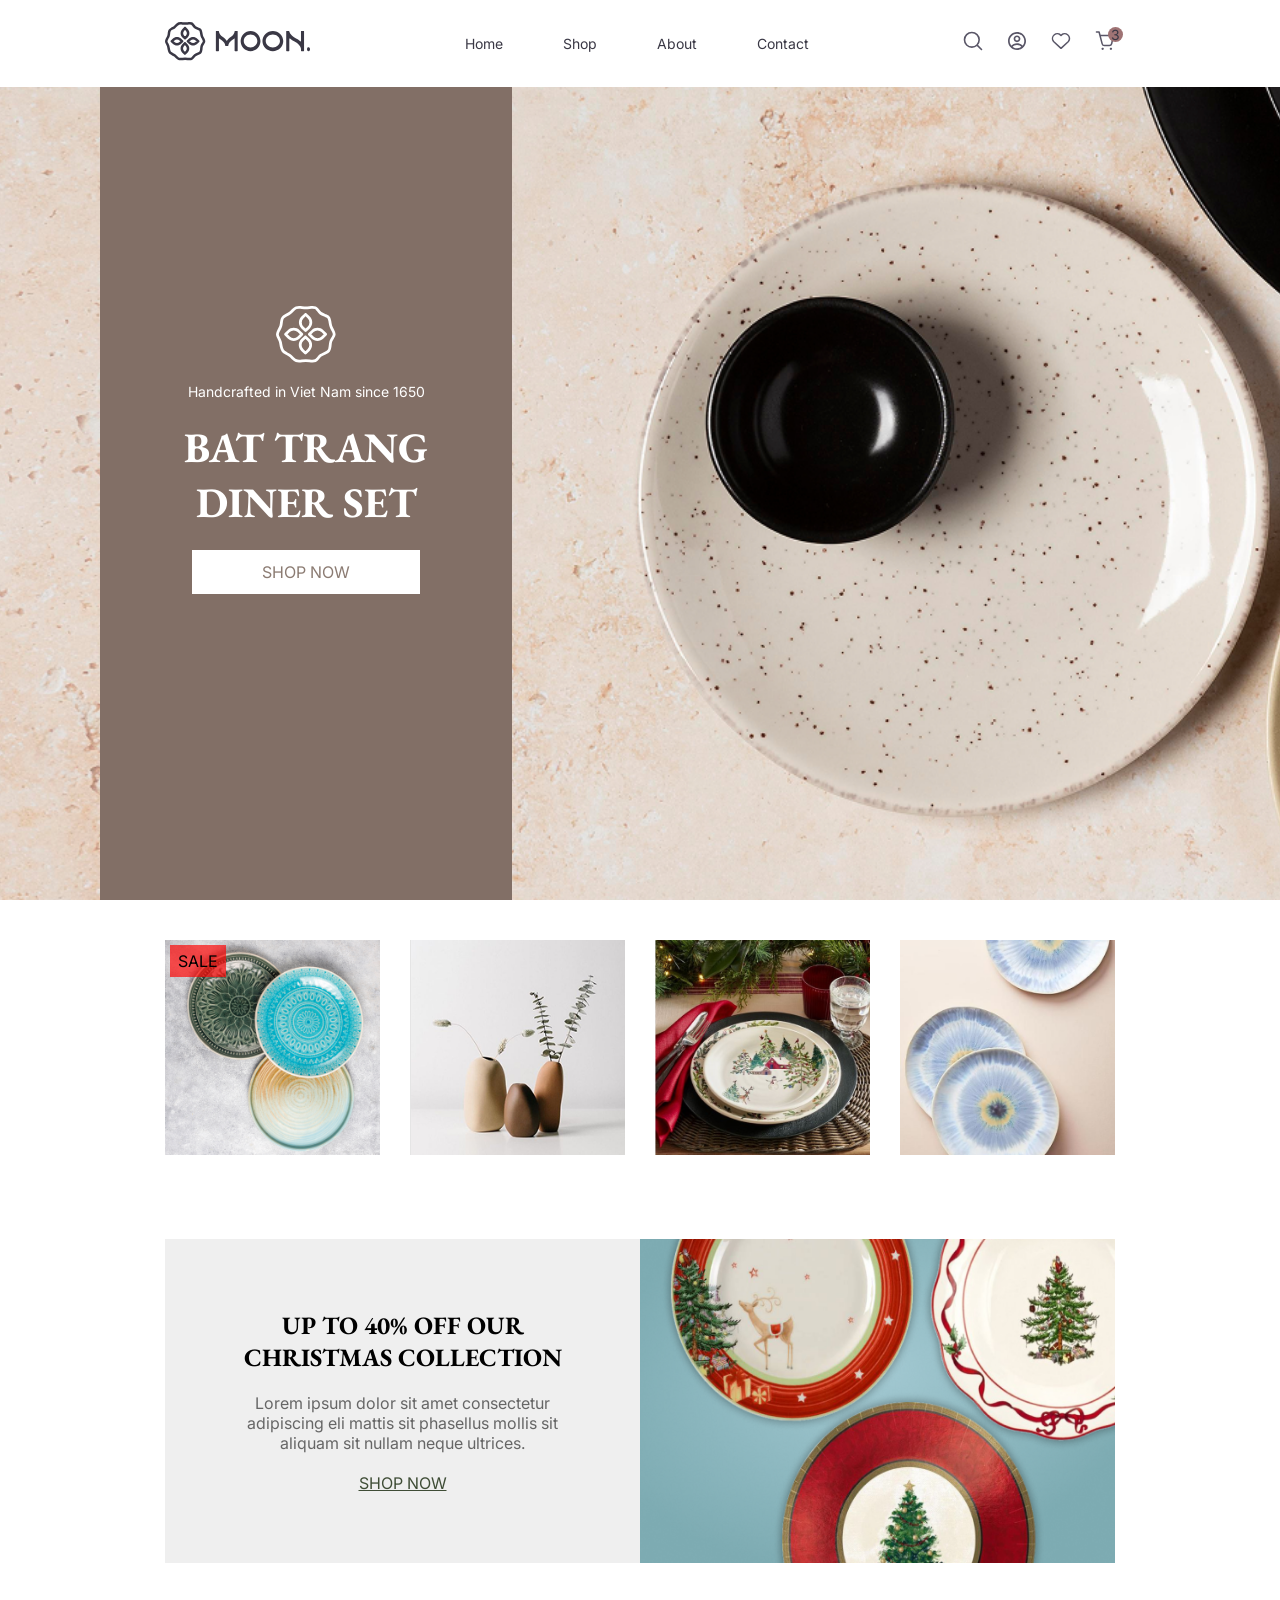
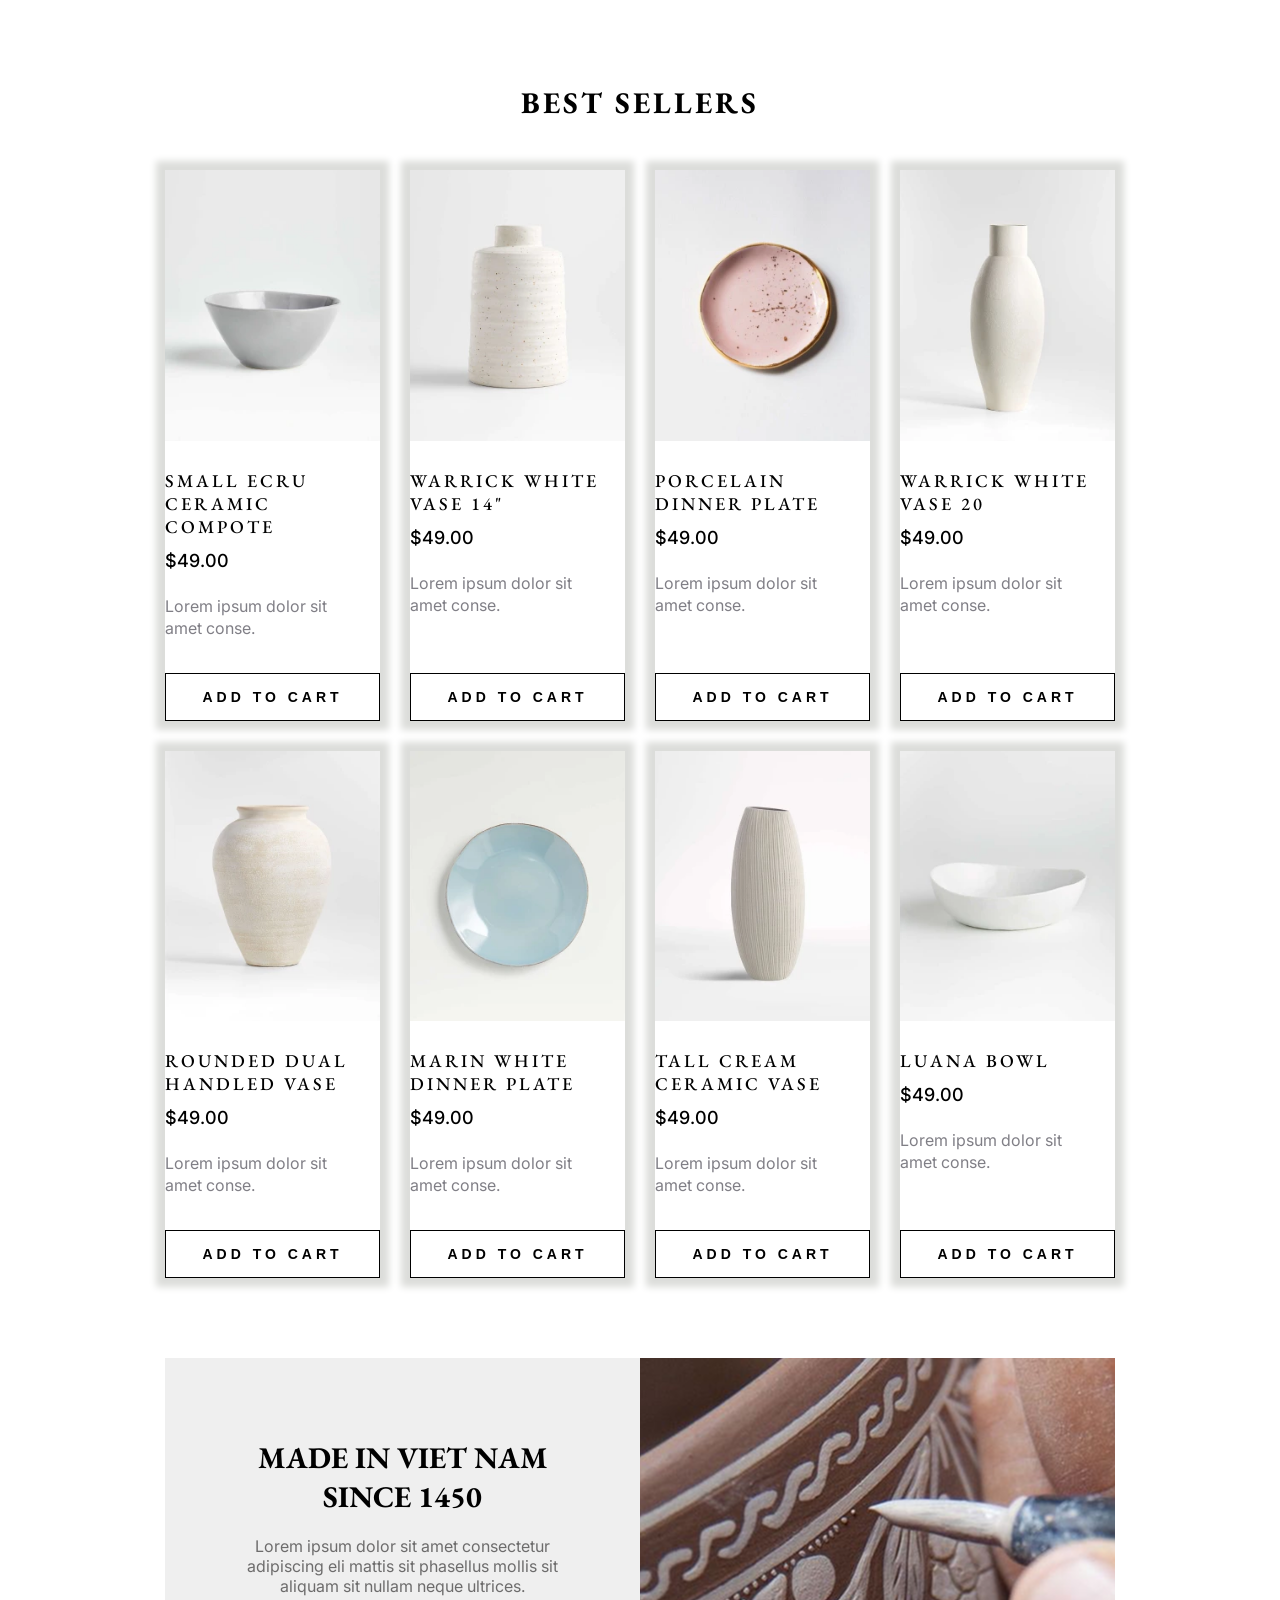
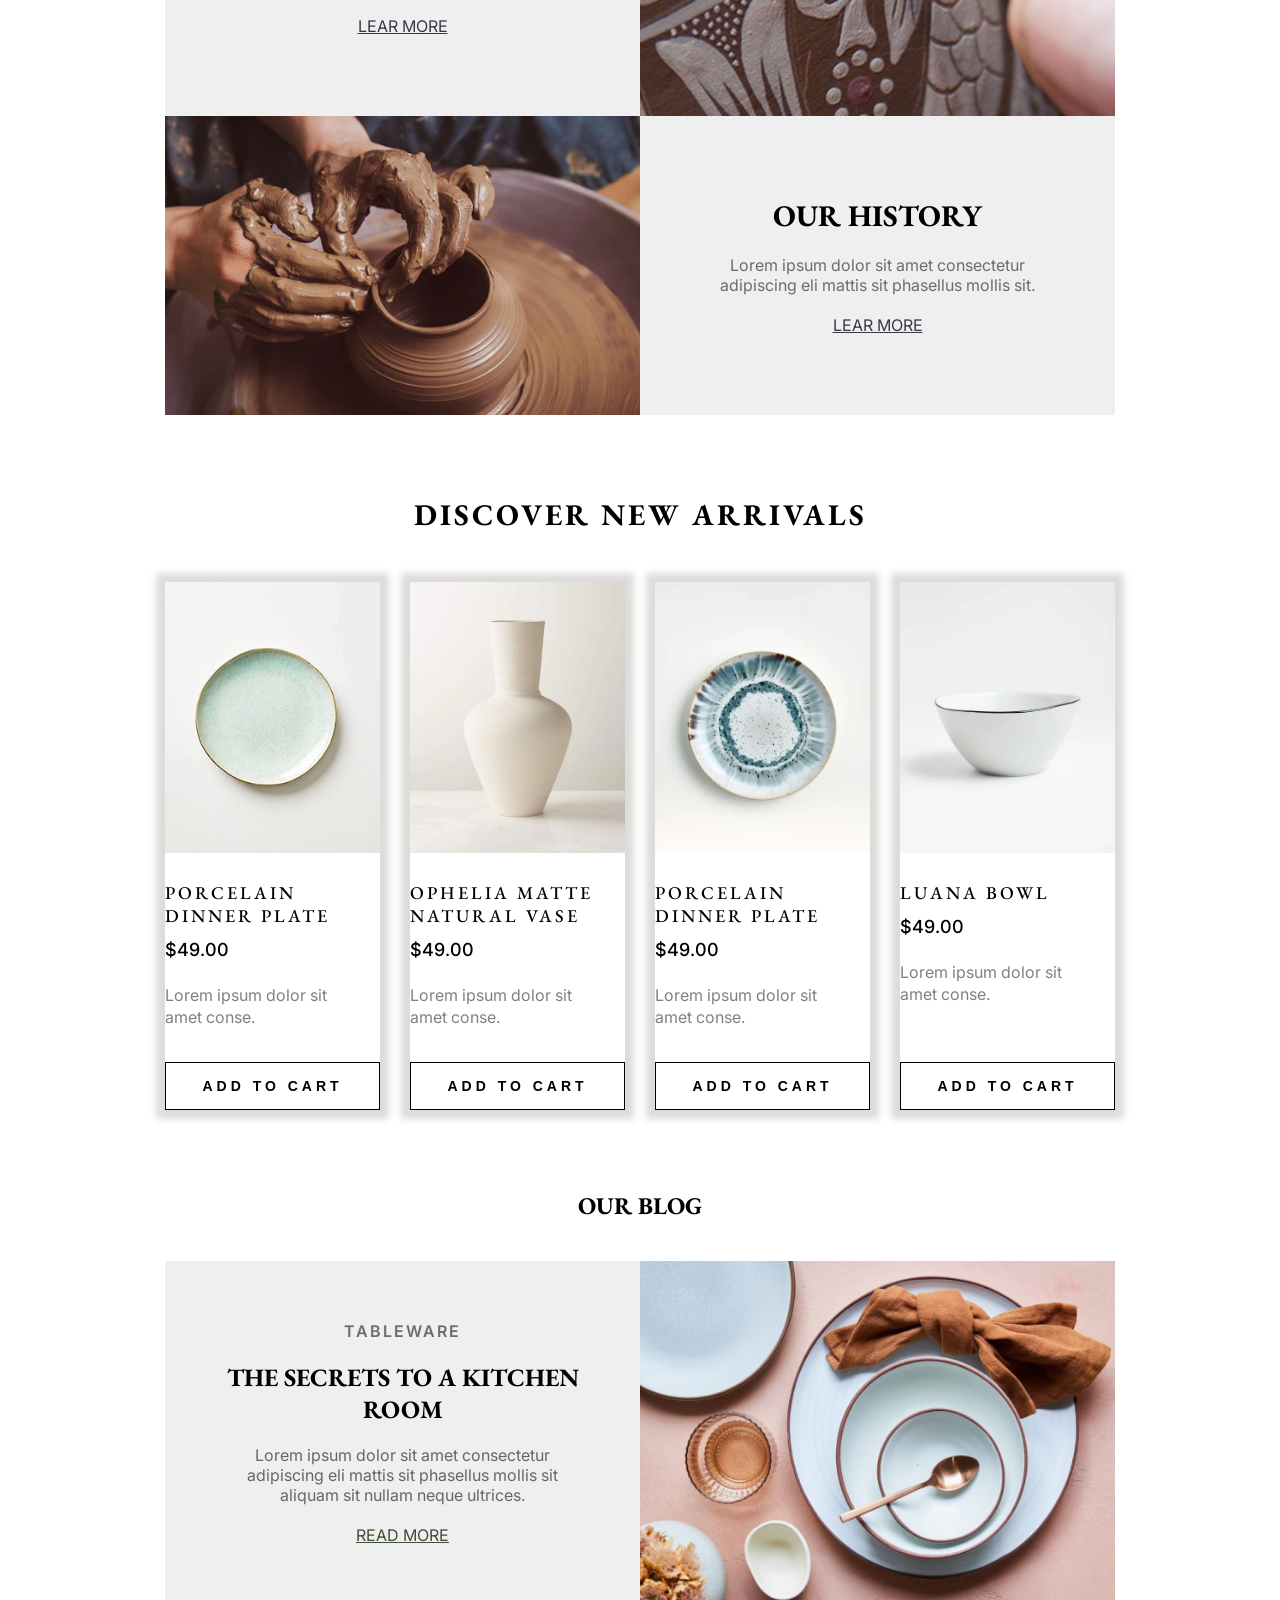
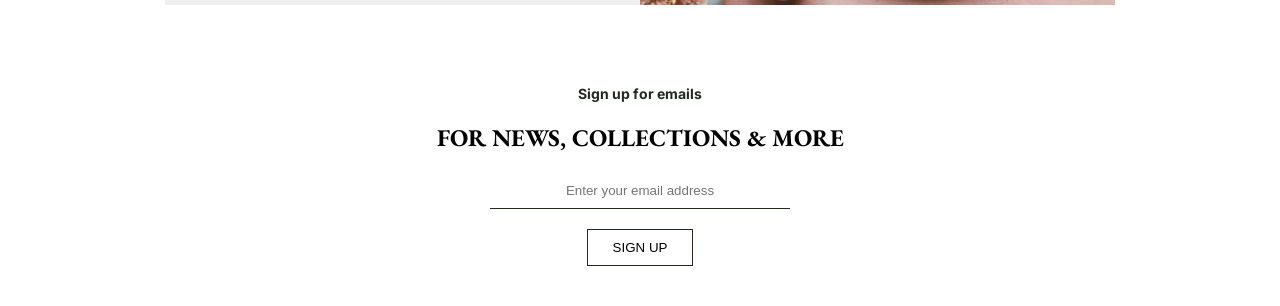
==== index.html @ 900e948d "Sign-Up section" ====
<!DOCTYPE html>
<html lang="en">

<head>
    <meta charset="UTF-8">
    <meta name="viewport" content="width=device-width, initial-scale=1.0">
    <title>MOON</title>
    <link rel="preconnect" href="https://fonts.googleapis.com">
    <link rel="preconnect" href="https://fonts.gstatic.com" crossorigin>
    <link
        href="https://fonts.googleapis.com/css2?family=EB+Garamond:ital,wght@0,400..800;1,400..800&family=Inter:ital,opsz,wght@0,14..32,100..900;1,14..32,100..900&display=swap"
        rel="stylesheet">
    <link rel="stylesheet" href="./assest/main.css" />
</head>

<body>
    <header class="header">
        <div class="container">
            <div class="row">
                <div class="menu">
                    <img src="./assest/img/Menu.svg" alt="menu" />
                </div>
                <div class="logo">
                    <img src="./assest/img/logo.svg" alt="moon-logo" />
                </div>
                <nav class="list">
                    <ul>
                        <li>
                            <a href="#">Home</a>
                        </li>

                        <li>
                            <a href="#">Shop</a>
                        </li>

                        <li>
                            <a href="#">About</a>
                        </li>

                        <li>
                            <a href="#">Contact</a>
                        </li>
                    </ul>
                </nav>
                <nav class="icons">
                    <ul>
                        <li>
                            <a href="#">
                                <img src="./assest/img/Search.svg" alt="search-logo" />
                            </a>

                        </li>
                        <li>
                            <a href="#">
                                <img src="./assest/img/Avatar.svg" alt="avater-logo" />
                            </a>
                        </li>
                        <li>
                            <a href="#">
                                <img src="./assest/img/Heart.svg" alt="Heart-logo" />
                            </a>

                        </li>
                        <li class="Shopping_item">
                            <a href="#">
                                <img src="./assest/img/Shopping cart.svg" alt="Shopping cart-logo" />
                            </a>
                        </li>

                    </ul>
                </nav>
                <div class="Shopping-cart">
                    <a href="#">
                        <img src="./assest/img/Shopping cart.svg" alt="Shopping cart" />
                    </a>
                </div>
            </div>
        </div>
    </header>

    <main>
        <section class="hero from-left">
            <div class="hero-content">
                <img src="./assest/img/Icon.svg" />
                <p>Handcrafted in Viet Nam since 1650</p>
                <h1>BAT TRANG DINER SET</h1>
                <a href="#">SHOP NOW</a>
            </div>
        </section>
        <section class="collection_section">
            <div class="container">
                <div class="row">
                    <div class="collection from-left">
                        <div class="badge_sale">SALE</div>
                        <img src="./assest/img/TableWare.png" alt="TableWare" />
                        <div class="collection_details">
                            <h2>TableWare</h2>
                            <a href="#">details</a>
                        </div>
                    </div>

                    <div class="collection from-left">
                        <img src="./assest/img/Home decor.png" alt="Home decor" />
                        <div class="collection_details">
                            <h2>home decor</h2>
                            <a href="#">details</a>
                        </div>
                    </div>

                    <div class="collection from-right">
                        <img src="./assest/img/holiday.png" alt="holiday" />
                        <div class="collection_details">
                            <h2>holiday</h2>
                            <a href="#">details</a>
                        </div>
                    </div>

                    <div class="collection from-right">
                        <img src="./assest/img/Collection.png" alt="Collection" />
                        <div class="collection_details">
                            <h2>Collection</h2>
                            <a href="#">details</a>
                        </div>
                    </div>
                </div>
            </div>
        </section>

        <section class="offer">
            <div class="container">
                <div class="row">
                    <div class="offer-content">
                        <h2>UP TO 40% OFF OUR CHRISTMAS COLLECTION</h2>
                        <p>
                            Lorem ipsum dolor sit amet consectetur adipiscing
                            eli mattis sit phasellus mollis sit aliquam sit nullam
                            neque ultrices.
                        </p>

                        <a href="#">SHOP NOW</a>
                    </div>

                    <div class="offer-img">
                        <img src="./assest/img/christmasPlates.png" alt="christmas Plates img" />
                    </div>
                </div>
            </div>
        </section>

        <section class="bestSellers">
            <h2>best sellers</h2>
            <div class="container">
                <div class="row">

                    <div class="item">
                        <div class="seller-img">
                            <img src="./assest/img/smallEcruCeramic.webp" alt="smallEcruCeramic" />
                        </div>
                        <div class="item-content">
                            <h3>Small Ecru Ceramic Compote</h3>
                            <span class="price">$49.00</span>
                            <p class="description">Lorem ipsum dolor sit amet conse.</p>
                            <button class="add-to-cart">Add to cart</button>
                        </div>
                    </div>

                    <div class="item">
                        <div class="seller-img">
                            <img src="./assest/img/whiteVase.webp" alt="whiteVase" />
                        </div>
                        <div class="item-content">
                            <h3>Warrick White Vase 14"</h3>
                            <span class="price">$49.00</span>
                            <p class="description">Lorem ipsum dolor sit amet conse.</p>
                            <button class="add-to-cart">Add to cart</button>
                        </div>
                    </div>

                    <div class="item">
                        <div class="seller-img">
                            <img src="./assest/img/dinnerPlate.webp" alt="dinnerPlate" />
                        </div>
                        <div class="item-content">
                            <h3>Porcelain Dinner Plate</h3>
                            <span class="price">$49.00</span>
                            <p class="description">Lorem ipsum dolor sit amet conse.</p>
                            <button class="add-to-cart">Add to cart</button>
                        </div>
                    </div>

                    <div class="item">
                        <div class="seller-img">
                            <img src="./assest/img/warrickWhiteVase.webp" alt="warrickWhiteVase" />
                        </div>
                        <div class="item-content">
                            <h3>Warrick White Vase 20</h3>
                            <span class="price">$49.00</span>
                            <p class="description">Lorem ipsum dolor sit amet conse.</p>
                            <button class="add-to-cart">Add to cart</button>
                        </div>
                    </div>

                    <div class="item">
                        <div class="seller-img">
                            <img src="./assest/img/roundedDualHandledVase.webp" alt="roundedDualHandledVase" />
                        </div>
                        <div class="item-content">
                            <h3>Rounded Dual Handled Vase</h3>
                            <span class="price">$49.00</span>
                            <p class="description">Lorem ipsum dolor sit amet conse.</p>
                            <button class="add-to-cart">Add to cart</button>
                        </div>
                    </div>

                    <div class="item">
                        <div class="seller-img">
                            <img src="./assest/img/marinWhiteDinnerPlate.webp" alt="Marin White Dinner Plate" />
                        </div>
                        <div class="item-content">
                            <h3>Marin White Dinner Plate</h3>
                            <span class="price">$49.00</span>
                            <p class="description">Lorem ipsum dolor sit amet conse.</p>
                            <button class="add-to-cart">Add to cart</button>
                        </div>
                    </div>

                    <div class="item">
                        <div class="seller-img">
                            <img src="./assest/img/tallCreamCeramicVase.webp" alt="Tall Cream Ceramic Vase" />
                        </div>
                        <div class="item-content">
                            <h3>Tall Cream Ceramic Vase</h3>
                            <span class="price">$49.00</span>
                            <p class="description">Lorem ipsum dolor sit amet conse.</p>
                            <button class="add-to-cart">Add to cart</button>
                        </div>
                    </div>

                    <div class="item">
                        <div class="seller-img">
                            <img src="./assest/img/luanaBowl.webp" alt="Luana Bowl" />
                        </div>
                        <div class="item-content">
                            <h3>Luana Bowl</h3>
                            <span class="price">$49.00</span>
                            <p class="description">Lorem ipsum dolor sit amet conse.</p>
                            <button class="add-to-cart">Add to cart</button>
                        </div>
                    </div>

                </div>
            </div>
        </section>

        <section class="history">
            <div class="container">
                <div class="row">
                    <div class="history-content">
                        <h2>MADE IN VIET NAM SINCE 1450</h2>
                        <p>
                            Lorem ipsum dolor sit amet consectetur adipiscing eli
                            mattis sit phasellus mollis sit aliquam sit nullam neque ultrices.
                        </p>
                        <a href="#">LEAR MORE</a>
                    </div>

                    <div class="history-img">
                        <img src="./assest/img/history1.png" alt="history1 img" />
                    </div>

                    <div class="history-img">
                        <img src="./assest/img/history2.png" alt="history2 img" />
                    </div>

                    <div class="history-content">
                        <h2>OUR HISTORY</h2>
                        <p>
                            Lorem ipsum dolor sit amet consectetur adipiscing eli
                            mattis sit phasellus mollis sit.
                        </p>
                        <a href="#">LEAR MORE</a>
                    </div>
                </div>
            </div>
        </section>

        <section class="discover">
            <h2>discover new arrivals</h2>
            <div class="container">
                <div class="row">

                    <div class="discover_item">
                        <div class="discover-img">
                            <img src="./assest/img/discoverplate.webp" alt="discoverplate" />
                        </div>
                        <div class="discover-content">
                            <h3>Porcelain Dinner Plate</h3>
                            <span class="price">$49.00</span>
                            <p class="description">Lorem ipsum dolor sit amet conse.</p>
                            <button class="add-to-cart">Add to cart</button>
                        </div>
                    </div>

                    <div class="discover_item">
                        <div class="discover-img">
                            <img src="./assest/img/OpheliaMatteVase.webp" alt="OpheliaMatteVase" />
                        </div>
                        <div class="discover-content">
                            <h3>Ophelia Matte Natural Vase</h3>
                            <span class="price">$49.00</span>
                            <p class="description">Lorem ipsum dolor sit amet conse.</p>
                            <button class="add-to-cart">Add to cart</button>
                        </div>
                    </div>

                    <div class="discover_item">
                        <div class="discover-img">
                            <img src="./assest/img/Porcelain_plate.webp" alt="Porcelain Dinner Plate" />
                        </div>
                        <div class="discover-content">
                            <h3>Porcelain Dinner Plate</h3>
                            <span class="price">$49.00</span>
                            <p class="description">Lorem ipsum dolor sit amet conse.</p>
                            <button class="add-to-cart">Add to cart</button>
                        </div>
                    </div>

                    <div class="discover_item">
                        <div class="discover-img">
                            <img src="./assest/img/dicoverLuanaBowl.webp" alt="dicoverLuanaBowl" />
                        </div>
                        <div class="discover-content">
                            <h3>Luana Bowl</h3>
                            <span class="price">$49.00</span>
                            <p class="description">Lorem ipsum dolor sit amet conse.</p>
                            <button class="add-to-cart">Add to cart</button>
                        </div>
                    </div>
                </div>
            </div>
        </section>

        <section class="blog">
            <h2>OUR BLOG</h2>
            <div class="container">
                <div class="row">
                    <div class="blog-content">
                        <span>TABLEWARE</span>
                        <h3>THE SECRETS TO A KITCHEN ROOM</h3>
                        <p>Lorem ipsum dolor sit amet consectetur adipiscing
                            eli mattis sit phasellus mollis sit aliquam sit nullam
                            neque ultrices.
                        </p>
                        <a href="#">READ MORE</a>
                    </div>

                    <div class="blog-img">
                        <img src="./assest/img/blog.png" alt="tableware blog" />
                    </div>
                </div>
            </div>
        </section>

        <section class="sign-up">
            <div class="container">
                <div class="row">
                    <span>Sign up for emails</span>
                    <h2>FOR NEWS, COLLECTIONS & MORE</h2>

                    <form class="sign-up-form">
                        <input type="emailp" placeholder="Enter your email address">
                        <button type="submit">SIGN UP</button>
                    </form>
                </div>
            </div>
        </section>
    </main>

</body>

</html>
---- assest/main.css ----
* {
    margin: 0;
    padding: 0;
    box-sizing: border-box;
}

html {
    --primaryColor: #3A3845;
    --prinaryFont: Inter;
}

h1,
h2,
h3,
h4,
h5,
h6 {
    font-family: "EB Garamond", serif;
}

body {
    font-family: var(--prinaryFont);
}

.container {
    margin: 0 auto;
    width: calc(100% - 330px);
}

.row {
    display: flex;
    justify-content: space-between;
    align-items: center;
    flex-wrap: wrap;
}

.header {
    padding: 21.84px 0;
    position: fixed;
    width: 100%;
    background-color: white;
    z-index: 9;
}

.header a {
    text-decoration: none;
    font-family: var(--prinaryFont);
    font-size: 14px;
    color: var(--primaryColor);
    transition-duration: 0.7s;
}

.icons .Shopping_item a {
    position: relative;
}

.icons .Shopping_item a::after {
    content: '3';
    position: absolute;
    top: -10px;
    right: -8px;
    background-color: #9f7374;
    width: 15px;
    height: 15px;
    display: flex;
    align-items: center;
    justify-content: center;
    border-radius: 50%;
}

.header a:hover {
    color: #3f4d36;
}

.menu {
    display: none;
}

.list ul {
    display: flex;
    gap: 60px;
    list-style-type: none;
}

.icons ul {
    display: flex;
    gap: 24px;
    list-style-type: none;
}

.icons a {
    cursor: pointer;
}

.Shopping-cart {
    display: none;
}

@media screen and (min-width:0) and (max-width:770px) {
    .container {
        width: calc(100% - 20%);
    }

    .list {
        display: none;
    }

    .icons {
        display: none;
    }

    .menu {
        display: flex;
    }

    .Shopping-cart {
        display: flex;
    }

    .Shopping-cart a {
        position: relative;
    }

    .Shopping-cart a::after {
        content: '3';
        position: absolute;
        top: -10px;
        right: -8px;
        background-color: #9f7374;
        width: 15px;
        height: 15px;
        display: flex;
        align-items: center;
        justify-content: center;
        border-radius: 50%;
    }
}

@media screen and (min-width:771px) and (max-width:1100px) {
    .container {
        width: calc(100% - 20%);
    }

    .list ul {
        gap: 30px;
    }

    .icons ul {
        gap: 15px;
    }
}

.hero {
    background-image: url(./img/heroImg.png);
    background-size: cover;
    background-position: center;
    min-height: 100vh;
    background-attachment: fixed;
    display: grid;
    grid-template-columns: 0.8fr 1.2fr;
    align-items: stretch;
}

.hero-content {
    background-color: #826F66;
    display: flex;
    flex-direction: column;
    align-items: center;
    justify-content: center;
    gap: 20px;
    text-align: center;
    padding: 200px 50px;
    margin-left: 100px;
}

.hero-content img {
    width: 60px;
}

.hero-content p {
    color: white;
    font-size: 14px;
}

.hero-content h1 {
    color: white;
    font-size: 42px;
}

.hero-content a {
    background-color: white;
    padding: 12px 70px;
    text-decoration: none;
    color: #8b7b72;
}

@media screen and (min-width:0) and (max-width:710px) {

    .hero {
        background-image: none;
        grid-template-columns: 1fr;
        grid-template-rows: 320px auto;
        background-attachment: scroll;
    }

    .hero::before {
        content: "";
        display: block;
        width: 100%;
        height: 320px;
        background-image: url(./img/heroMobile.png);
        background-size: cover;
        background-position: center;
        grid-row: 1 / 2;
    }

    .hero-content {
        grid-row: 2 / 3;
        margin-left: 0;
        padding: 100px 40px;
    }

    .hero-content h1 {
        font-size: 30px;
    }

    .hero-content a {
        padding: 12px 30px;
    }
}


@media screen and (min-width:711px) and (max-width:1100px) {

    .hero-content {
        margin-left: 60px;
        padding: 160px 35px;
        gap: 18px;

    }

    .hero-content h1 {
        font-size: 34px;
    }

    .hero-content a {
        padding: 12px 45px;
    }

}


.collection_section {
    padding-top: 40px;
    padding-bottom: 40px;
}

.collection_section .row {
    display: grid;
    grid-template-columns: repeat(auto-fit, minmax(200px, 1fr));
    gap: 30px;
}

.collection {
    text-align: center;
    position: relative;
    cursor: pointer;
}

.badge_sale {
    position: absolute;
    top: 5px;
    left: 5px;
    background-color: rgba(255, 0, 0, 0.669);
    padding: 6px 8px;
    z-index: 1;
}

.collection .img {
    display: block;
}

.collection_details {
    position: absolute;
    inset: 0;
    background-color: #896c5c96;
    display: flex;
    flex-direction: column;
    align-items: center;
    justify-content: center;
    opacity: 0;
    gap: 10px;
}

.collection h2 {
    color: black;
    text-transform: uppercase;
}

.collection_details a {
    text-decoration: none;
    font-size: 20px;
    color: black;
    text-transform: capitalize;
}

.collection:hover .collection_details {
    opacity: 1;
    transition: 0.6s;
}


.offer .row {
    display: grid;
    grid-template-columns: 1fr 1fr;
    align-items: stretch;
    margin: 40px 0;
}

.offer-content {
    background-color: #efefef;
    display: flex;
    flex-direction: column;
    align-items: center;
    justify-content: center;
    text-align: center;
    padding: 70px 60px;
    gap: 20px;
}

.offer-content h2 {
    font-size: 25px;
}

.offer-content p {
    color: #666;
    max-width: 400px;
}

.offer-content a {
    color: #3f4d36;
}

.offer-img img {
    width: 100%;
    height: 100%;
}

@media screen and (min-width:0) and (max-width:700px) {
    .offer .row {
        grid-template-columns: 1fr;
    }
}

@media screen and (min-width:701px) and (max-width:1200px) {

    .offer-content {
        padding: 40px 25px;
        gap: 14px;
    }

    .offer-content h2 {
        font-size: 20px;
    }

    .offer-content p {
        font-size: 12px;
    }

    .offer-content a {
        font-size: 14px;
    }

}

.bestSellers {
    text-align: center;
    padding: 80px 0;
}

.bestSellers .row {
    display: grid;
    grid-template-columns: repeat(auto-fit, minmax(200px, 1fr));
    gap: 30px;
}

.bestSellers .item {
    text-align: left;
    box-shadow: 0px 0px 7px 9px rgb(220, 221, 218);
    display: flex;
    flex-direction: column;
    height: 100%;
}

.bestSellers h2 {
    font-size: 30px;
    font-weight: 700;
    text-transform: uppercase;
    letter-spacing: 3px;
    margin-bottom: 48px;
}

.bestSellers .item-content {
    margin-top: 24px;
    display: flex;
    flex-direction: column;
    flex: 1;
}

.bestSellers .row {
    align-items: stretch;
}

.bestSellers h3 {
    font-size: 18px;
    font-weight: 500;
    text-transform: uppercase;
    letter-spacing: 3px;
    margin-bottom: 12px;
}

.bestSellers .price {
    font-size: 18px;
    font-weight: 500;
    text-transform: uppercase;
    letter-spacing: 0;
}

.bestSellers .description {
    color: #807F86;
    width: 80%;
    line-height: 22px;
    margin-top: 24px;
    margin-bottom: 34px;
}

.bestSellers .add-to-cart {
    padding: 15px 30px;
    background-color: #fff;
    border: 1px solid #000;
    text-transform: uppercase;
    letter-spacing: 4px;
    font-size: 14px;
    font-weight: 600;
    width: 100%;
    cursor: pointer;
    transition: background-color 1s, color 1s;
    margin-top: auto;
}

.item:hover .add-to-cart {
    background-color: #e9c9ca;
    color: #5c2425;
}

.history .row {
    display: grid;
    grid-template-columns: 1fr 1fr;
    align-items: stretch;
}

.history-content {
    display: flex;
    flex-direction: column;
    justify-content: center;
    align-items: center;
    text-align: center;
    gap: 20px;
    padding: 80px 40px;
    background-color: #efefef;
}

.history-content h2 {
    max-width: 300px;
    font-size: 30px;
}

.history-content p {
    color: #6d6c6c;
    max-width: 350px;
}

.history-content a {
    color: var(--primaryColor);
}

.history-img img {
    width: 100%;
    height: 100%;
    object-fit: cover;
    display: block;
}

@media screen and (min-width:0) and (max-width:700px) {

    .history .row {
        grid-template-columns: 1fr;
    }

    .history-content:first-child {
        grid-row: 1;
    }

    .history-img:first-of-type {
        grid-row: 2;
    }

    .history-content:last-child {
        grid-row: 3;
    }

    .history-img:last-of-type {
        grid-row: 4;
    }

    .history-content {
        padding: 60px 25px;
        gap: 16px;
    }

    .history-content h2 {
        max-width: 250px;
        font-size: 23px;
    }

    .history-content p {
        max-width: 280px;
        font-size: 14px;
    }

}

@media screen and (min-width:701px) and (max-width:1100px) {

    .history-content {
        padding: 50px 25px;
        gap: 16px;
    }

    .history-content h2 {
        max-width: 260px;
        font-size: 25px;
    }

    .history-content p {
        max-width: 290px;
        font-size: 15px;
    }

}

.discover {
    text-align: center;
    padding: 80px 0;
}

.discover .row {
    display: grid;
    grid-template-columns: repeat(auto-fit, minmax(200px, 1fr));
    gap: 30px;
}

.discover .discover_item {
    text-align: left;
    box-shadow: 0px 0px 7px 9px rgb(220, 221, 218);
    display: flex;
    flex-direction: column;
    height: 100%;
}

.discover .discover-content {
    display: flex;
    flex-direction: column;
    flex: 1;
}

.discover h2 {
    font-size: 30px;
    font-weight: 700;
    text-transform: uppercase;
    letter-spacing: 3px;
    margin-bottom: 48px;
}

.discover .item-content {
    margin-top: 24px;
}

.discover h3 {
    font-size: 18px;
    font-weight: 500;
    text-transform: uppercase;
    letter-spacing: 3px;
    margin-bottom: 12px;
    margin-top: 24px;
}

.discover .price {
    font-size: 18px;
    font-weight: 500;
    text-transform: uppercase;
    letter-spacing: 0;
}

.discover .description {
    color: #807F86;
    width: 80%;
    line-height: 22px;
    margin-top: 24px;
    margin-bottom: 34px;
}

.discover .add-to-cart {
    padding: 15px 30px;
    background-color: #fff;
    border: 1px solid #000;
    text-transform: uppercase;
    letter-spacing: 4px;
    font-size: 14px;
    font-weight: 600;
    width: 100%;
    cursor: pointer;
    transition: background-color 0.6s, color 0.6s;
    margin-top: auto;
}

.discover_item:hover .add-to-cart {
    background-color: #e9c9ca;
    color: #5c2425;
}


.blog {
    text-align: center;
}

.blog .row {
    display: grid;
    grid-template-columns: 1fr 1fr;
    align-items: stretch;
    margin: 40px 0;
}

.blog-content {
    background-color: #efefef;
    display: flex;
    flex-direction: column;
    align-items: center;
    justify-content: center;
    text-align: center;
    padding: 60px;
    gap: 20px;
}

.blog-content span {
    color: #6d6c6c;
    font-weight: 600;
    letter-spacing: 2px;
}

.blog-content h3 {
    font-size: 25px;
}

.blog-content p {
    color: #666;
    max-width: 400px;
}

.blog-content a {
    color: #3f4d36;
}

.blog-img img {
    width: 100%;
    height: 100%;
}

@media screen and (min-width:0) and (max-width:700px) {

    .blog .row {
        grid-template-columns: 1fr;
    }

    .blog-content {
        padding: 50px 25px;
        gap: 16px;
    }

    .blog-content h3 {
        max-width: 300px;
        font-size: 28px;
    }

    .blog-content p {
        max-width: 280px;
        font-size: 14px;
    }

}

@media screen and (min-width:701px) and (max-width:1100px) {

    .blog-content {
        padding: 40px 25px;
        gap: 14px;
    }

    .blog-content h3 {
        max-width: 260px;
        font-size: 22px;
    }

    .blog-content p {
        max-width: 290px;
        font-size: 12px;
    }

}

.sign-up {
    padding: 40px 0;
}

.sign-up .row {
    flex-direction: column;
    justify-content: center;
    text-align: center;
    gap: 20px;
}

.sign-up span {
    color: #222a1d;
    font-size: 14px;
    font-weight: bold;
}

.sign-up-form {
    display: flex;
    flex-direction: column;
    justify-content: center;
    align-items: center;
    gap: 20px;
}

.sign-up-form input {
    text-align: center;
    border: none;
    border-bottom: 1px solid #222a1d;
    padding: 10px;
    width: 300px;
}

.sign-up-form input:focus {
    outline: none;
}

.sign-up-form button {
    padding: 10px 25px;
    border: 1px solid #222a1d;
    background-color: transparent;
    cursor: pointer;
    font-weight: 600px;
    transition-duration: 0.7s;
}

.sign-up-form button:hover {
    background-color: #222a1d;
    color: white;
}

@media screen and (max-width:700px) {

    .sign-up h2 {
        font-size: 22px;
    }

    .sign-up-form input {
        width: 220px;
    }

}

@keyframes slideFromToLeft {
    from {
        transform: translateX(-100%);
    }

    to {
        transform: translateX(0);
    }
}

.from-left {
    animation: slideFromToLeft 1.5s;
}

@keyframes slideFromToRight {
    from {
        transform: translateX(100%);
    }

    to {
        transform: translateX(0);
    }
}

.from-right {
    animation: slideFromToRight 1.5s;
}

img {
    width: 100%;
}
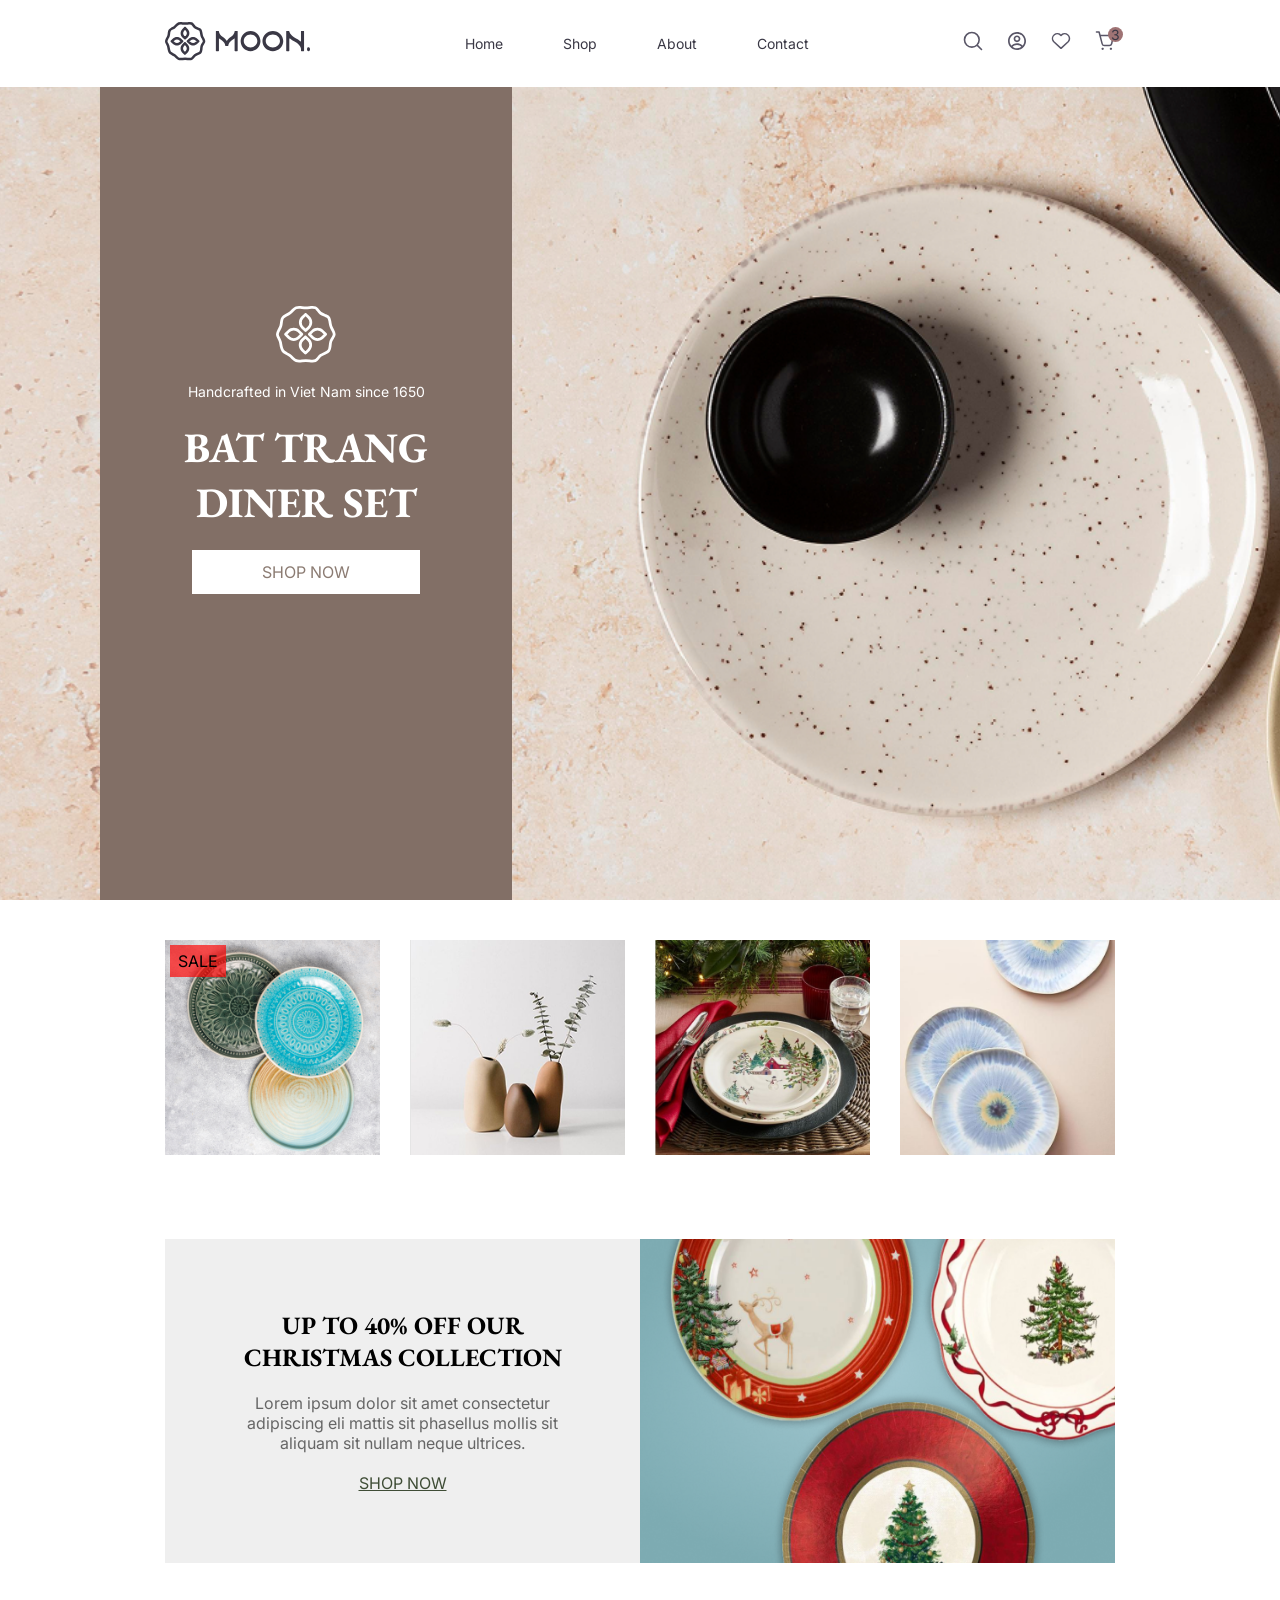
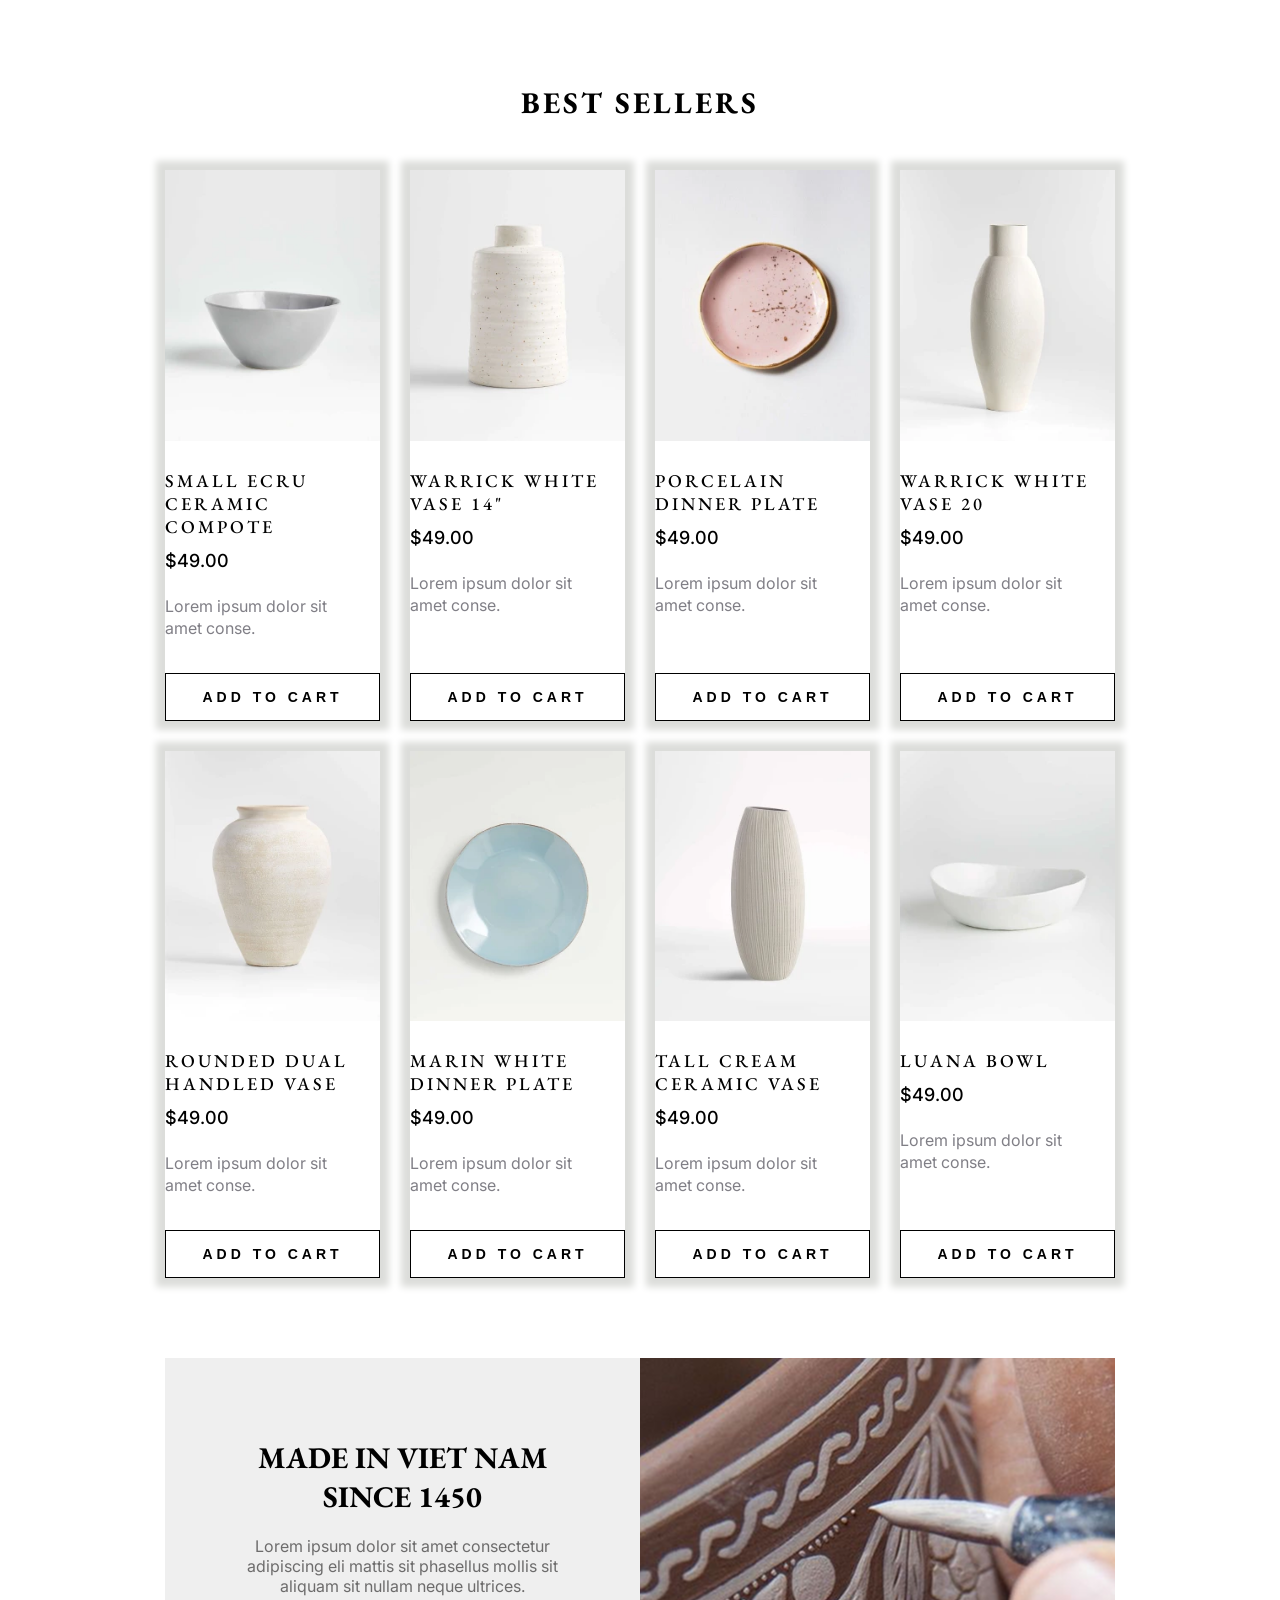
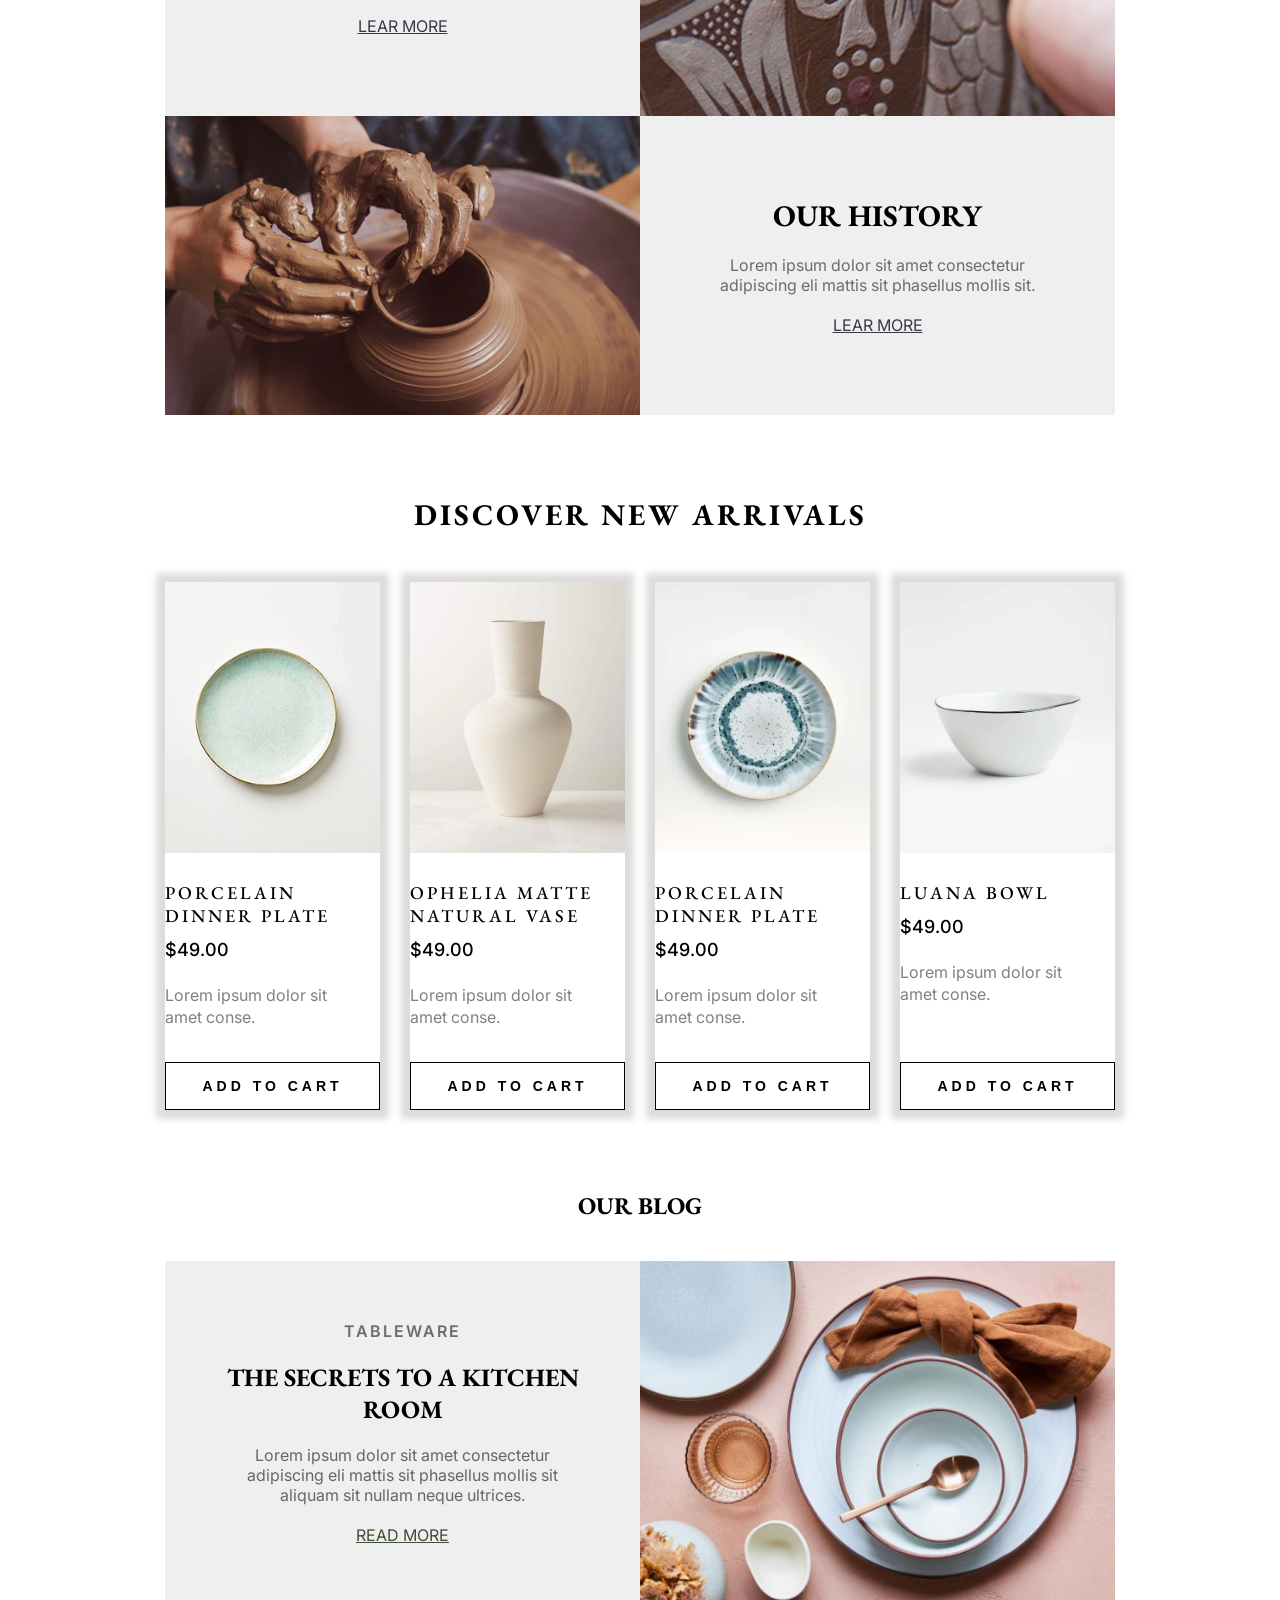
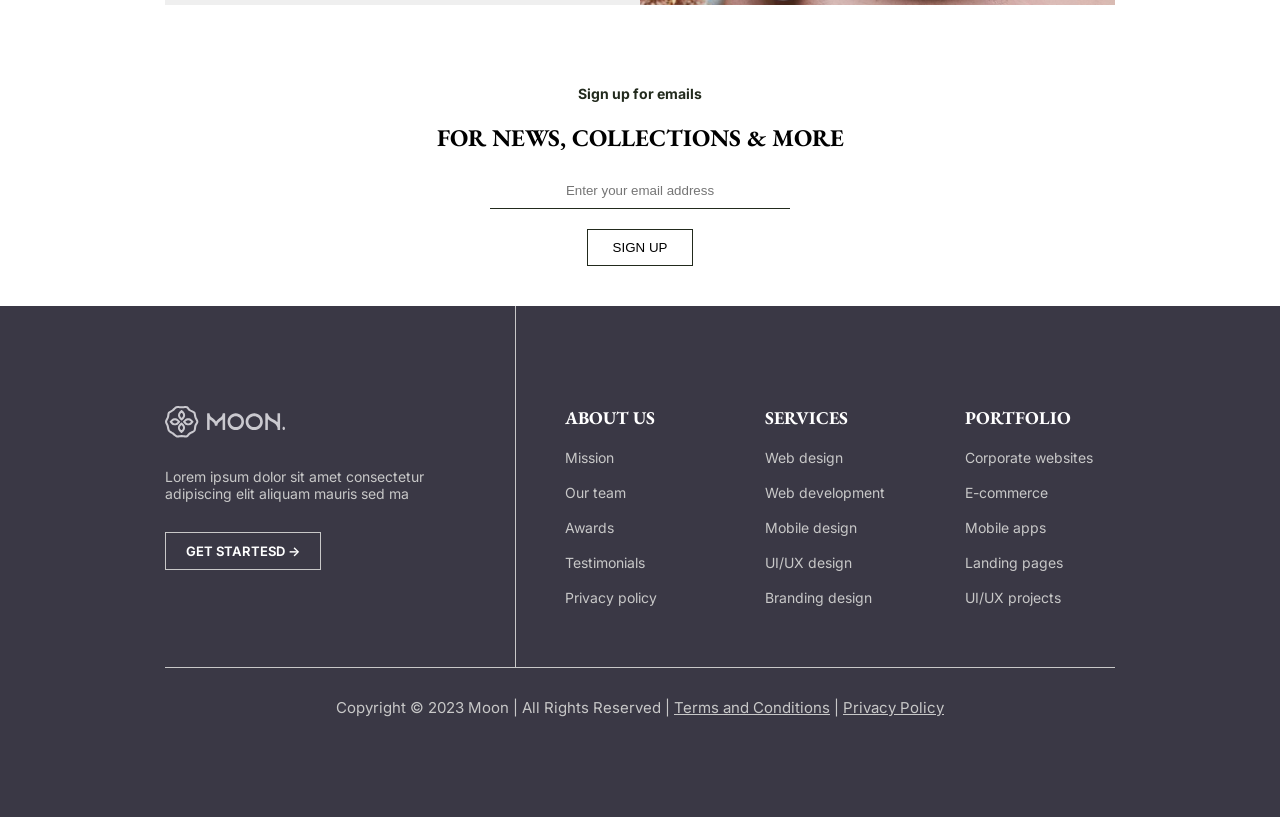
==== commit 61168151: "footer section" ====
--- a/index.html
+++ b/index.html
@@ -376,6 +376,103 @@
         </section>
     </main>
 
+    <footer class="footer">
+        <div class="container">
+            <div class="footer-top">
+                <div class="footer-info">
+                    <img src="./assest/img/footer-logo.svg" alt="footer logo" />
+                    <p>Lorem ipsum dolor sit amet consectetur
+                        adipiscing elit aliquam mauris sed ma
+                    </p>
+                    <a href="#">GET STARTESD →</a>
+                </div>
+
+                <div class="footer-links">
+                    <div class="footer-coloumns">
+                        <h3>ABOUT US</h3>
+                        <ul>
+                            <li>
+                                <a href="#">Mission</a>
+                            </li>
+
+                            <li>
+                                <a href="#">Our team</a>
+                            </li>
+
+                            <li>
+                                <a href="#">Awards</a>
+                            </li>
+
+                            <li>
+                                <a href="#">Testimonials</a>
+                            </li>
+
+                            <li>
+                                <a href="#">Privacy policy</a>
+                            </li>
+                        </ul>
+                    </div>
+
+                    <div class="footer-coloumns">
+                        <h3>SERVICES</h3>
+                        <ul>
+                            <li>
+                                <a href="#">Web design</a>
+                            </li>
+
+                            <li>
+                                <a href="#">Web development</a>
+                            </li>
+
+                            <li>
+                                <a href="#">Mobile design</a>
+                            </li>
+
+                            <li>
+                                <a href="#">UI/UX design</a>
+                            </li>
+
+                            <li>
+                                <a href="#">Branding design</a>
+                            </li>
+                        </ul>
+                    </div>
+
+                    <div class="footer-coloumns">
+                        <h3>PORTFOLIO</h3>
+                        <ul>
+                            <li>
+                                <a href="#">Corporate websites</a>
+                            </li>
+
+                            <li>
+                                <a href="#">E-commerce</a>
+                            </li>
+
+                            <li>
+                                <a href="#">Mobile apps</a>
+                            </li>
+
+                            <li>
+                                <a href="#">Landing pages</a>
+                            </li>
+
+                            <li>
+                                <a href="#">UI/UX projects</a>
+                            </li>
+                        </ul>
+                    </div>
+                </div>
+            </div>
+
+            <div class="footer-bottom">
+                <p>Copyright © 2023 Moon | All Rights Reserved |
+                    <a href="#">Terms and Conditions</a> |
+                    <a href="#">Privacy Policy</a>
+                </p>
+            </div>
+        </div>
+    </footer>
 </body>
 
 </html>
--- a/assest/main.css
+++ b/assest/main.css
@@ -781,6 +781,191 @@
 
 }
 
+.footer{
+    background-color: #3a3845;
+    color: white;
+    padding: 100px 0;
+}
+
+.footer-top{
+    display: grid;
+    grid-template-columns: 320px  1fr;
+    gap: 60px;
+    position: relative;
+}
+
+.footer-top::after{
+    content: "";
+    position: absolute;
+    top: -100px;
+    bottom: -60px;
+    left: 350px;
+    width: 1px;
+    background-color: #c8c8c8;
+}
+
+.footer-info{
+    display: flex;
+    flex-direction: column;
+    gap: 30px;
+}
+
+.footer-info img{
+    width: 120px;
+}
+
+.footer-info p{
+    color:#c8c8c8;
+    font-size:14px;
+    max-width: 300px;
+}
+
+.footer-info a{
+    border: 1px solid #c8c8c8;
+    padding: 10px 20px;
+    width: fit-content;
+    color:white;
+    font-size: 13px;
+    text-decoration: none;
+    font-weight: 650;
+}
+
+.footer-links{
+    display: grid;
+    grid-template-columns: repeat(3, 1fr);
+    gap: 50px;
+    padding-left: 20px;
+}
+
+.footer-coloumns{
+    display: flex;
+    flex-direction: column;
+}
+
+.footer-coloumns h3{
+    font-size: 18px;
+    margin-bottom: 18px;
+}
+
+.footer-coloumns ul{
+    display: flex;
+    flex-direction: column;
+    gap: 15px;
+}
+
+.footer-coloumns ul li{
+    list-style: none;
+}
+
+.footer-coloumns ul li a{
+    color:#c8c8c8;
+    font-size:14px;
+    text-decoration: none;
+}
+
+.footer-bottom{
+    border-top: 1px solid #c8c8c8;
+    margin-top: 60px;
+    padding-top: 30px;
+    text-align: center;
+}
+
+.footer-bottom p{
+    color: #c8c8c8;
+    font-size: 15px;
+}
+
+.footer-bottom a{
+    color: #c8c8c8;
+}
+
+@media screen and (min-width:0) and (max-width:700px){
+
+    .footer{
+        padding: 60px 0;
+    }
+
+    .footer-top{
+        grid-template-columns: 1fr;
+        gap: 35px;
+    }
+
+    .footer-top::after{
+        display: none;
+    }
+
+    .footer-info{
+        gap: 20px;
+    }
+
+    .footer-info img{
+        width: 100px;
+    }
+
+    .footer-info p{
+        font-size: 13px;
+        max-width: 250px;
+    }
+
+    .footer-info a{
+        font-size: 12px;
+        padding: 10px 16px;
+    }
+
+    .footer-links{
+        grid-template-columns: repeat(2, 1fr);
+        gap: 25px;
+        padding-left: 0;
+        border-top: 1px solid #c8c8c8;
+        padding-top: 25px;
+    }
+
+    .footer-coloumns h3{
+        font-size: 16px;
+        margin-bottom: 12px;
+    }
+
+    .footer-coloumns ul{
+        gap: 10px;
+    }
+
+    .footer-coloumns ul li a{
+        font-size: 13px;
+    }
+
+    .footer-bottom{
+        margin-top: 35px;
+        padding-top: 20px;
+    }
+
+    .footer-bottom p{
+        font-size: 12px;
+    }
+
+}
+
+@media screen and (min-width:701px) and (max-width:1100px){
+
+    .footer{
+        padding: 80px 0;
+    }
+
+    .footer-top{
+        grid-template-columns: 200px 1fr;
+    }
+
+    .footer-top::after{
+        left: 200px;
+        top: -80px;
+        bottom: -60px;
+    }
+
+    .footer-links{
+        padding-left: 10px;
+    }
+
+}
+
 @keyframes slideFromToLeft {
     from {
         transform: translateX(-100%);
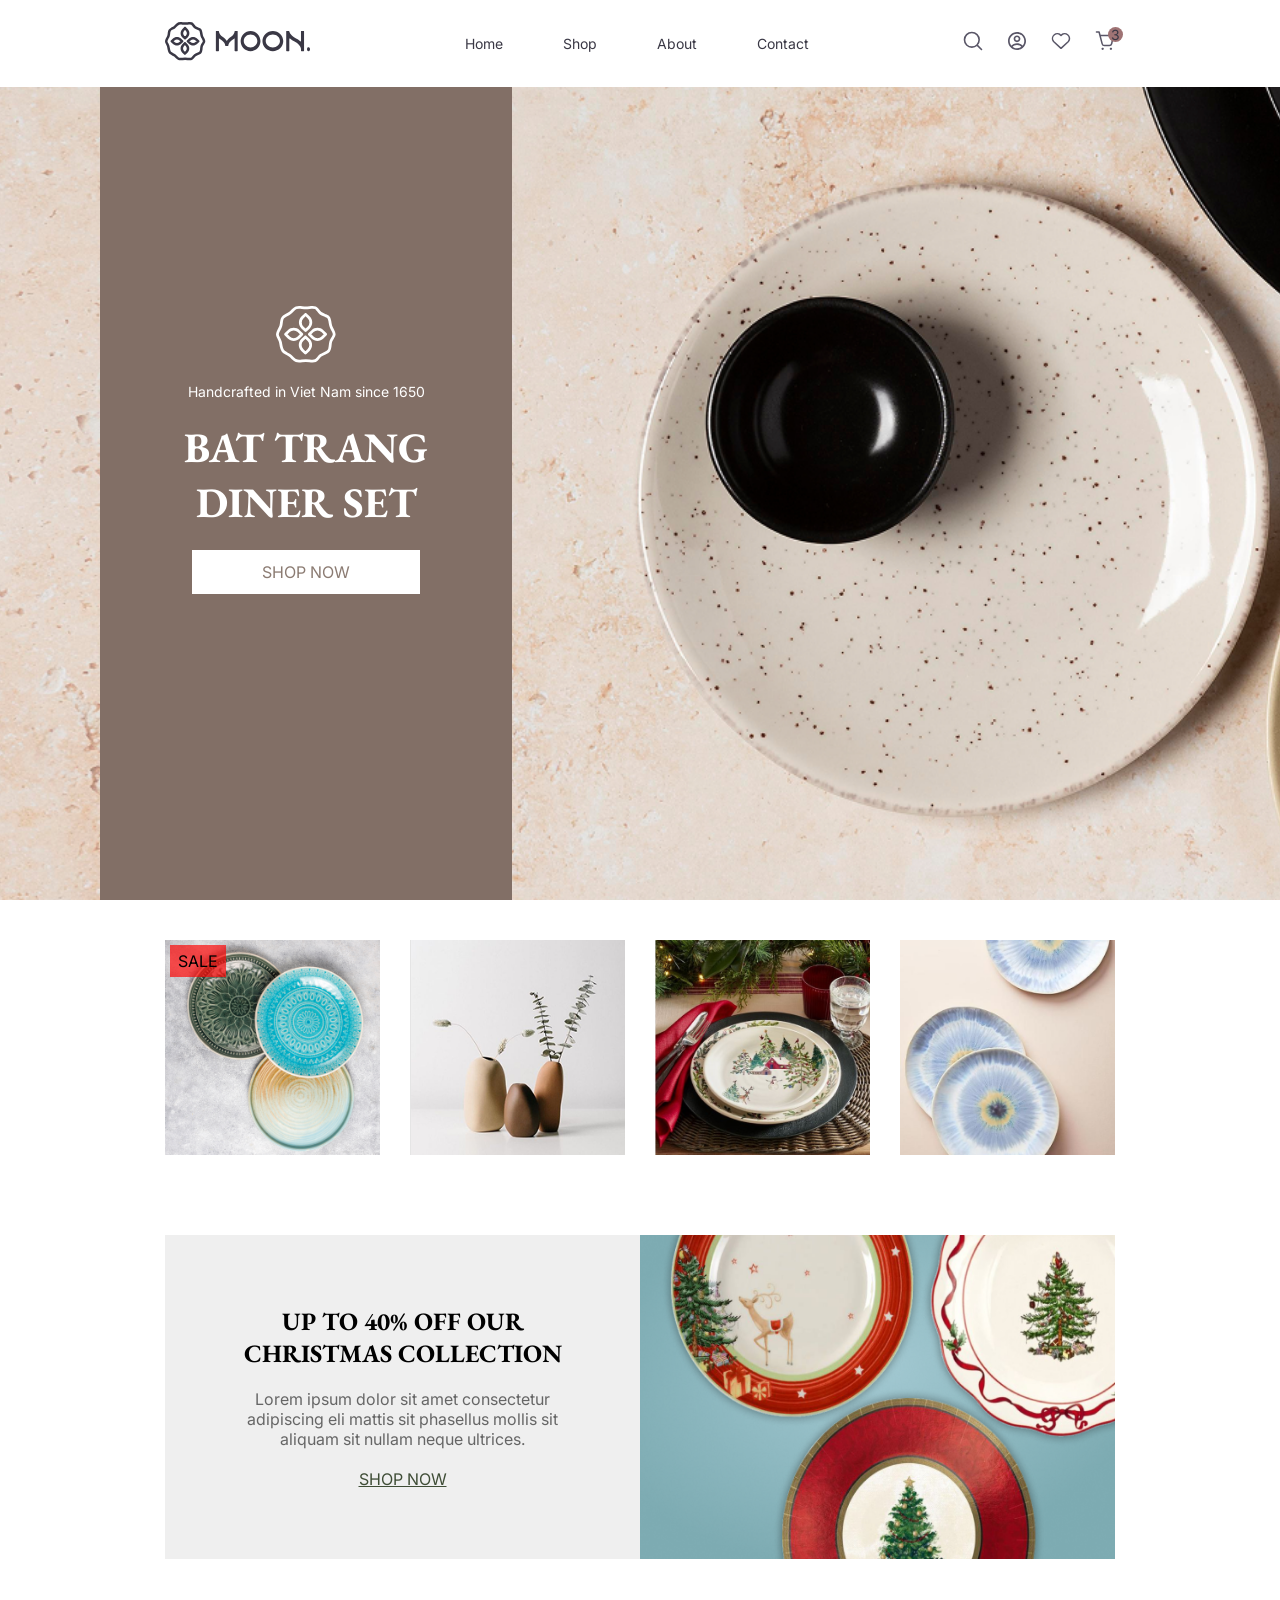
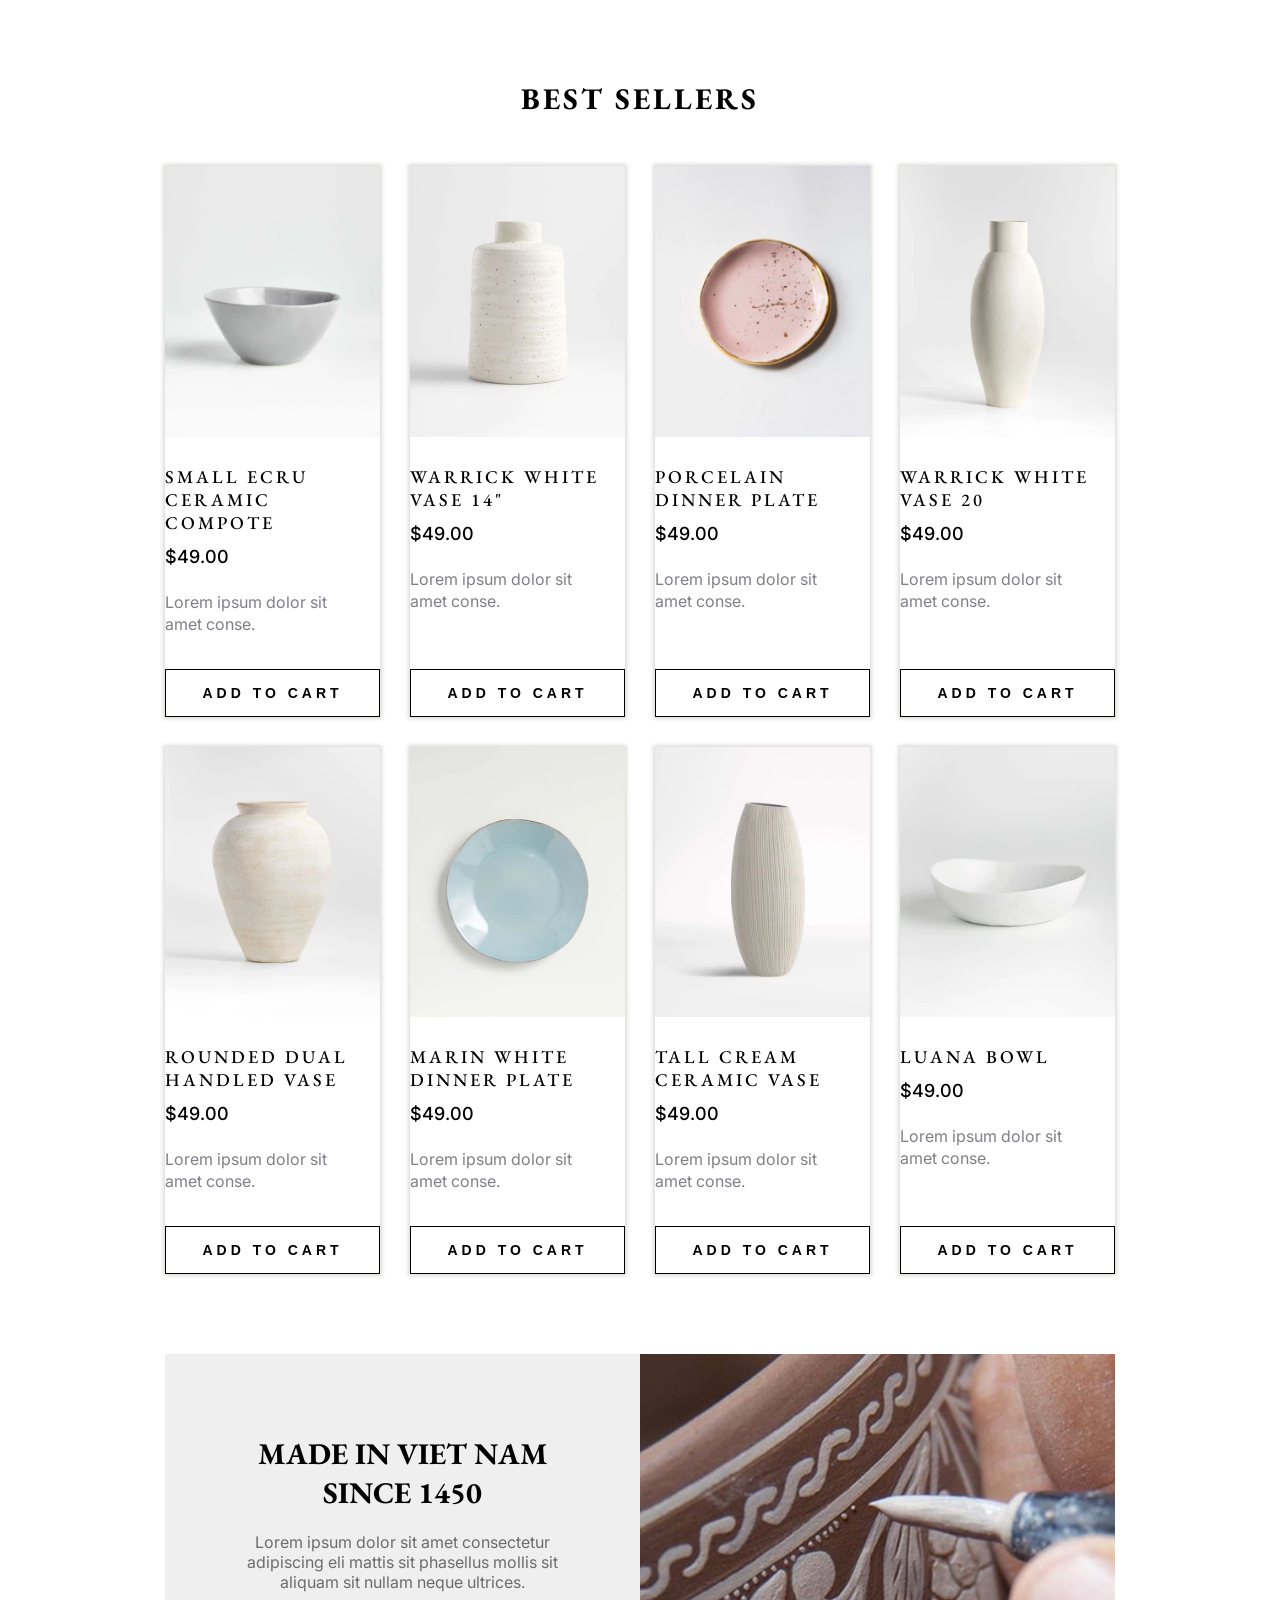
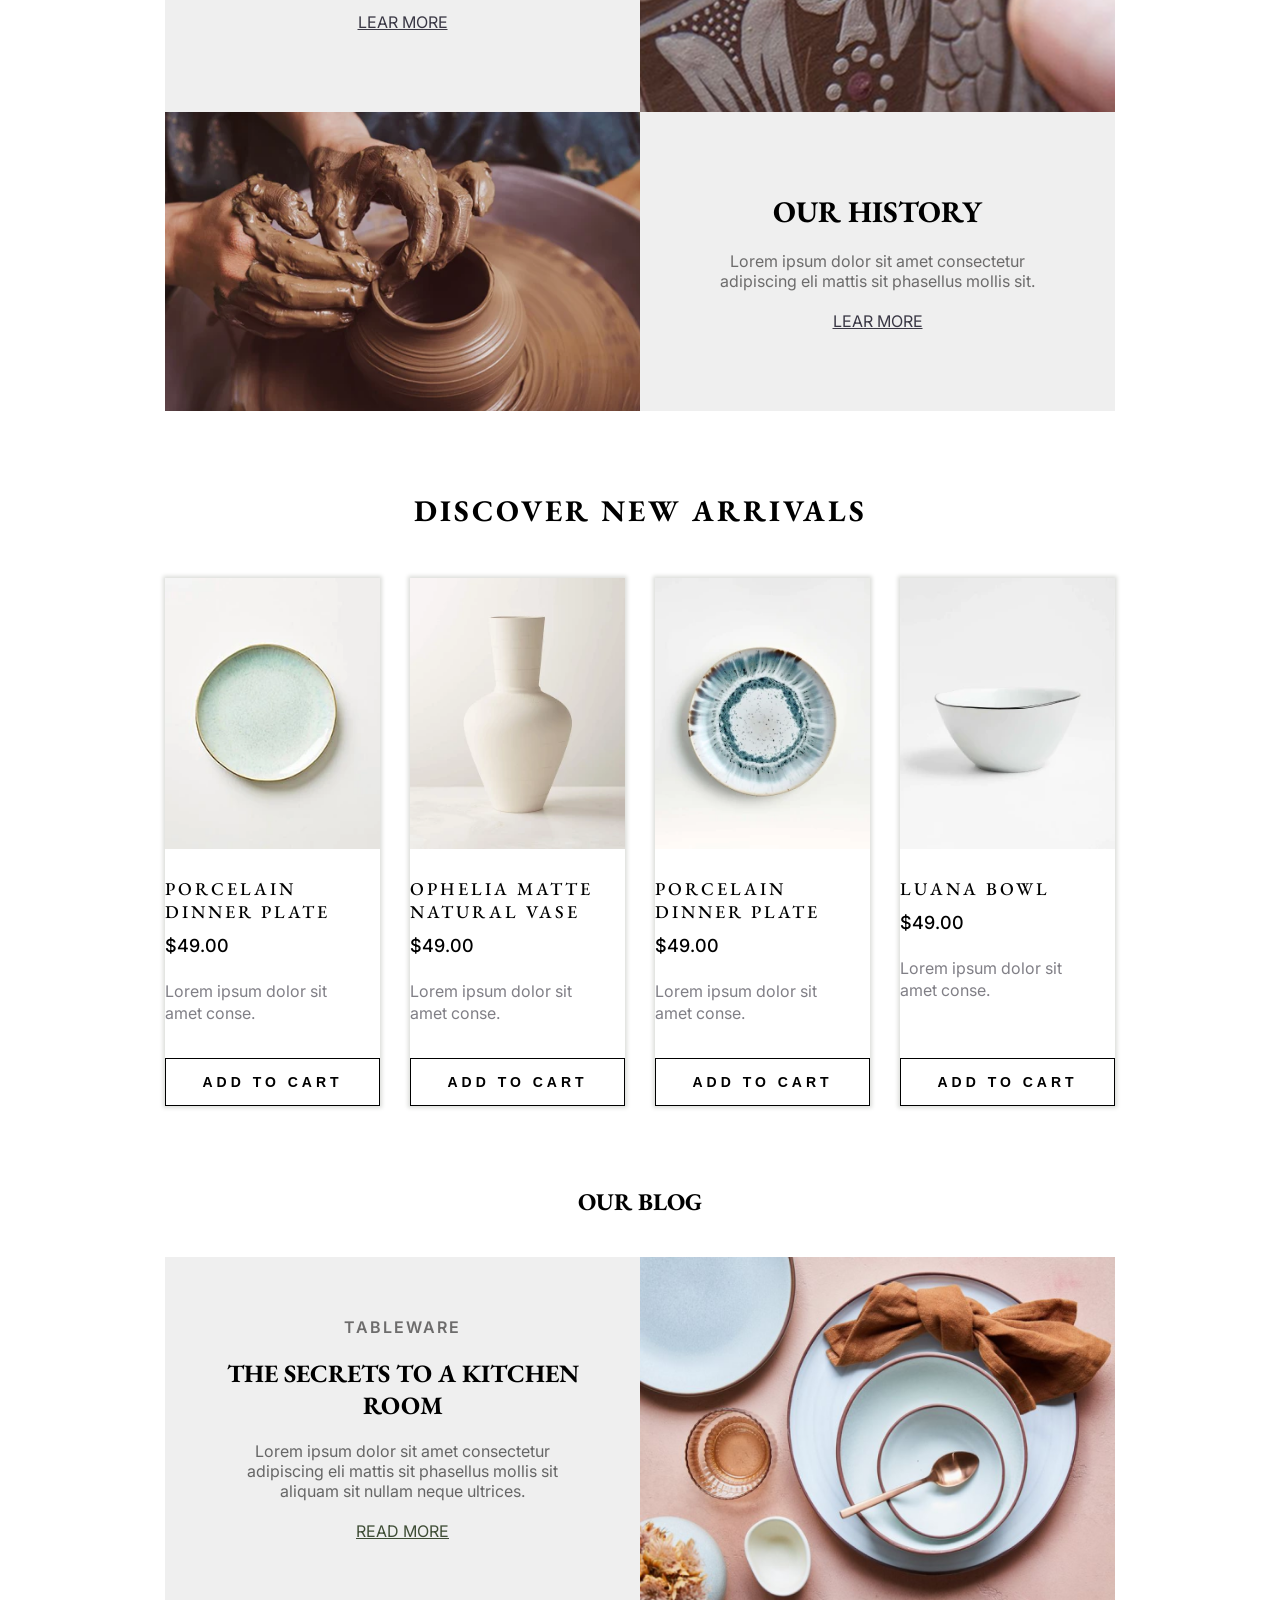
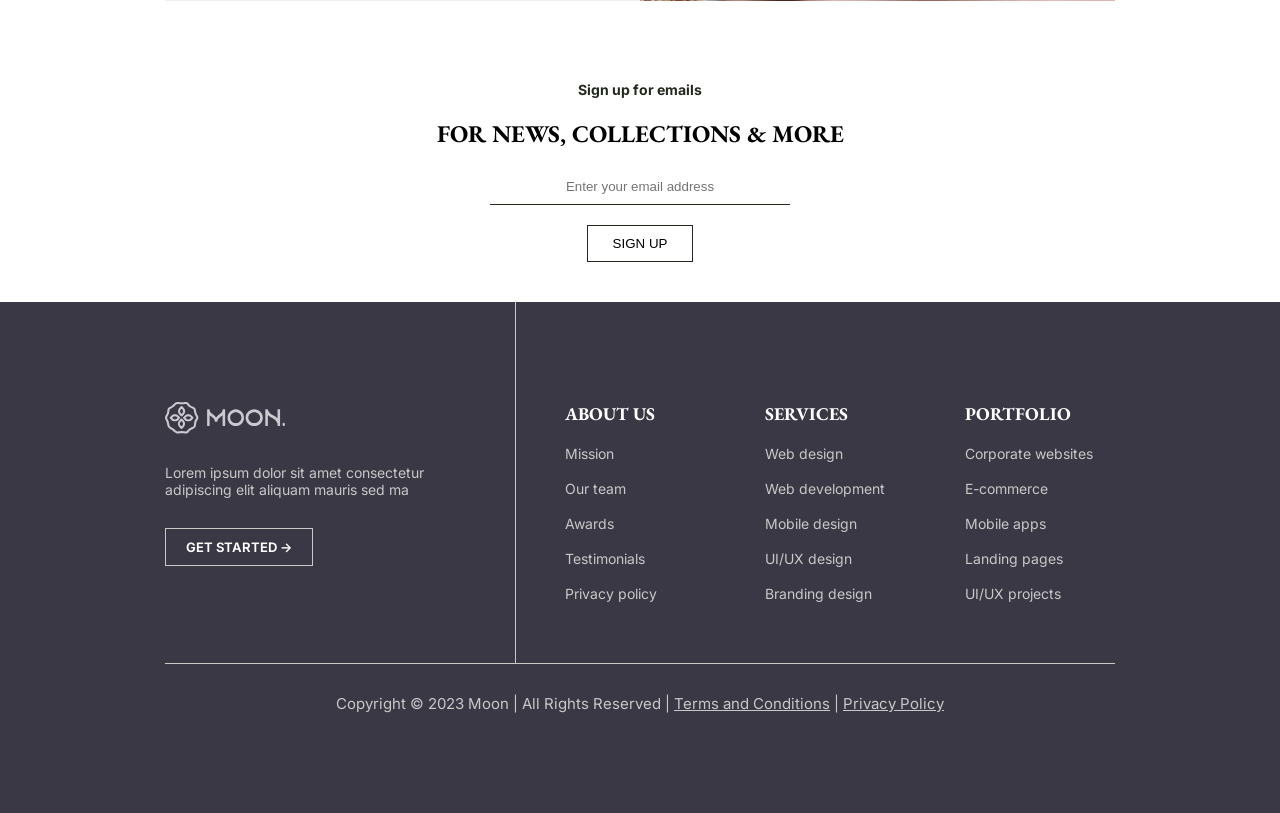
==== commit b80c9465: "add hover for all section" ====
--- a/index.html
+++ b/index.html
@@ -368,7 +368,7 @@
                     <h2>FOR NEWS, COLLECTIONS & MORE</h2>
 
                     <form class="sign-up-form">
-                        <input type="emailp" placeholder="Enter your email address">
+                        <input type="email" placeholder="Enter your email address">
                         <button type="submit">SIGN UP</button>
                     </form>
                 </div>
@@ -384,7 +384,7 @@
                     <p>Lorem ipsum dolor sit amet consectetur
                         adipiscing elit aliquam mauris sed ma
                     </p>
-                    <a href="#">GET STARTESD →</a>
+                    <a href="#">GET STARTED →</a>
                 </div>
 
                 <div class="footer-links">
--- a/assest/main.css
+++ b/assest/main.css
@@ -47,7 +47,7 @@
     font-family: var(--prinaryFont);
     font-size: 14px;
     color: var(--primaryColor);
-    transition-duration: 0.7s;
+    transition: 0.7s;
 }
 
 .icons .Shopping_item a {
@@ -80,6 +80,25 @@
     display: flex;
     gap: 60px;
     list-style-type: none;
+}
+
+.list a {
+    position: relative;
+}
+
+.list a::after {
+    content: "";
+    position: absolute;
+    left: 0;
+    bottom: -6px;
+    width: 0;
+    height: 1px;
+    background-color: #3f4d36;
+    transition: 0.5s;
+}
+
+.list a:hover::after {
+    width: 100%;
 }
 
 .icons ul {
@@ -192,6 +211,11 @@
     padding: 12px 70px;
     text-decoration: none;
     color: #8b7b72;
+    transition: 0.5s;
+}
+
+.hero-content a:hover {
+    transform: translateY(-4px);
 }
 
 @media screen and (min-width:0) and (max-width:710px) {
@@ -265,6 +289,16 @@
     text-align: center;
     position: relative;
     cursor: pointer;
+    overflow: hidden;
+}
+
+.collection img {
+    display: block;
+    transition: 0.6s;
+}
+
+.collection:hover img {
+    transform: scale(1.05);
 }
 
 .badge_sale {
@@ -274,10 +308,11 @@
     background-color: rgba(255, 0, 0, 0.669);
     padding: 6px 8px;
     z-index: 1;
-}
-
-.collection .img {
-    display: block;
+    transition: 0.4s;
+}
+
+.collection:hover .badge_sale {
+    transform: scale(1.2);
 }
 
 .collection_details {
@@ -290,6 +325,13 @@
     justify-content: center;
     opacity: 0;
     gap: 10px;
+    transition: 0.6s;
+    transform: translateY(20px);
+}
+
+.collection:hover .collection_details {
+    opacity: 1;
+    transform: translateY(0);
 }
 
 .collection h2 {
@@ -304,12 +346,6 @@
     text-transform: capitalize;
 }
 
-.collection:hover .collection_details {
-    opacity: 1;
-    transition: 0.6s;
-}
-
-
 .offer .row {
     display: grid;
     grid-template-columns: 1fr 1fr;
@@ -344,6 +380,11 @@
 .offer-img img {
     width: 100%;
     height: 100%;
+    transition: 0.6s;
+}
+
+.offer-img:hover img {
+    transform: scale(1.04);
 }
 
 @media screen and (min-width:0) and (max-width:700px) {
@@ -386,11 +427,17 @@
 
 .bestSellers .item {
     text-align: left;
-    box-shadow: 0px 0px 7px 9px rgb(220, 221, 218);
+    box-shadow: 0px 0px 4px 2px rgb(220, 221, 218);
     display: flex;
     flex-direction: column;
     height: 100%;
-}
+    transition: 0.4s;
+}
+
+.bestSellers .item:hover {
+    transform: translateY(-8px);
+}
+
 
 .bestSellers h2 {
     font-size: 30px;
@@ -489,6 +536,11 @@
     height: 100%;
     object-fit: cover;
     display: block;
+    transition: 0.6s;
+}
+
+.history-img:hover img {
+    transform: scale(1.04);
 }
 
 @media screen and (min-width:0) and (max-width:700px) {
@@ -562,10 +614,15 @@
 
 .discover .discover_item {
     text-align: left;
-    box-shadow: 0px 0px 7px 9px rgb(220, 221, 218);
+    box-shadow: 0px 0px 4px 2px rgb(220, 221, 218);
     display: flex;
     flex-direction: column;
     height: 100%;
+    transition: 0.4s;
+}
+
+.discover .discover_item:hover {
+    transform: translateY(-8px);
 }
 
 .discover .discover-content {
@@ -674,6 +731,11 @@
 .blog-img img {
     width: 100%;
     height: 100%;
+    transition: 0.6s;
+}
+
+.blog-img:hover img {
+    transform: scale(1.05);
 }
 
 @media screen and (min-width:0) and (max-width:700px) {
@@ -760,13 +822,14 @@
     border: 1px solid #222a1d;
     background-color: transparent;
     cursor: pointer;
-    font-weight: 600px;
+    font-weight: 500;
     transition-duration: 0.7s;
 }
 
 .sign-up-form button:hover {
     background-color: #222a1d;
     color: white;
+    transform: translateY(-3px);
 }
 
 @media screen and (max-width:700px) {
@@ -781,20 +844,20 @@
 
 }
 
-.footer{
+.footer {
     background-color: #3a3845;
     color: white;
     padding: 100px 0;
 }
 
-.footer-top{
+.footer-top {
     display: grid;
-    grid-template-columns: 320px  1fr;
+    grid-template-columns: 320px 1fr;
     gap: 60px;
     position: relative;
 }
 
-.footer-top::after{
+.footer-top::after {
     content: "";
     position: absolute;
     top: -100px;
@@ -804,115 +867,122 @@
     background-color: #c8c8c8;
 }
 
-.footer-info{
+.footer-info {
     display: flex;
     flex-direction: column;
     gap: 30px;
 }
 
-.footer-info img{
+.footer-info img {
     width: 120px;
 }
 
-.footer-info p{
-    color:#c8c8c8;
-    font-size:14px;
+.footer-info p {
+    color: #c8c8c8;
+    font-size: 14px;
     max-width: 300px;
 }
 
-.footer-info a{
+.footer-info a {
     border: 1px solid #c8c8c8;
     padding: 10px 20px;
     width: fit-content;
-    color:white;
+    color: white;
     font-size: 13px;
     text-decoration: none;
     font-weight: 650;
-}
-
-.footer-links{
+    transition: 0.5s;
+}
+
+.footer-info a:hover {
+    transform: translateY(-3px);
+    background-color: white;
+    color: #3a3845;
+}
+
+.footer-links {
     display: grid;
     grid-template-columns: repeat(3, 1fr);
     gap: 50px;
     padding-left: 20px;
 }
 
-.footer-coloumns{
-    display: flex;
-    flex-direction: column;
-}
-
-.footer-coloumns h3{
+.footer-coloumns {
+    display: flex;
+    flex-direction: column;
+}
+
+.footer-coloumns h3 {
     font-size: 18px;
     margin-bottom: 18px;
 }
 
-.footer-coloumns ul{
+.footer-coloumns ul {
     display: flex;
     flex-direction: column;
     gap: 15px;
 }
 
-.footer-coloumns ul li{
+.footer-coloumns ul li {
     list-style: none;
 }
 
-.footer-coloumns ul li a{
-    color:#c8c8c8;
-    font-size:14px;
+.footer-coloumns ul li a {
+    color: #c8c8c8;
+    font-size: 14px;
     text-decoration: none;
 }
 
-.footer-bottom{
+.footer-bottom {
     border-top: 1px solid #c8c8c8;
     margin-top: 60px;
     padding-top: 30px;
     text-align: center;
 }
 
-.footer-bottom p{
+.footer-bottom p {
     color: #c8c8c8;
     font-size: 15px;
 }
 
-.footer-bottom a{
+.footer-bottom a {
     color: #c8c8c8;
 }
 
-@media screen and (min-width:0) and (max-width:700px){
-
-    .footer{
+@media screen and (min-width:0) and (max-width:700px) {
+
+    .footer {
         padding: 60px 0;
     }
 
-    .footer-top{
+    .footer-top {
         grid-template-columns: 1fr;
         gap: 35px;
     }
 
-    .footer-top::after{
+    .footer-top::after {
         display: none;
     }
 
-    .footer-info{
+    .footer-info {
         gap: 20px;
     }
 
-    .footer-info img{
+    .footer-info img {
         width: 100px;
     }
 
-    .footer-info p{
+    .footer-info p {
         font-size: 13px;
         max-width: 250px;
     }
 
-    .footer-info a{
+    .footer-info a {
         font-size: 12px;
         padding: 10px 16px;
     }
 
-    .footer-links{
+    .footer-links {
         grid-template-columns: repeat(2, 1fr);
         gap: 25px;
         padding-left: 0;
@@ -920,47 +990,47 @@
         padding-top: 25px;
     }
 
-    .footer-coloumns h3{
+    .footer-coloumns h3 {
         font-size: 16px;
         margin-bottom: 12px;
     }
 
-    .footer-coloumns ul{
+    .footer-coloumns ul {
         gap: 10px;
     }
 
-    .footer-coloumns ul li a{
+    .footer-coloumns ul li a {
         font-size: 13px;
     }
 
-    .footer-bottom{
+    .footer-bottom {
         margin-top: 35px;
         padding-top: 20px;
     }
 
-    .footer-bottom p{
+    .footer-bottom p {
         font-size: 12px;
     }
 
 }
 
-@media screen and (min-width:701px) and (max-width:1100px){
-
-    .footer{
+@media screen and (min-width:701px) and (max-width:1100px) {
+
+    .footer {
         padding: 80px 0;
     }
 
-    .footer-top{
+    .footer-top {
         grid-template-columns: 200px 1fr;
     }
 
-    .footer-top::after{
+    .footer-top::after {
         left: 200px;
         top: -80px;
         bottom: -60px;
     }
 
-    .footer-links{
+    .footer-links {
         padding-left: 10px;
     }
 
@@ -990,6 +1060,7 @@
     }
 }
 
+
 .from-right {
     animation: slideFromToRight 1.5s;
 }
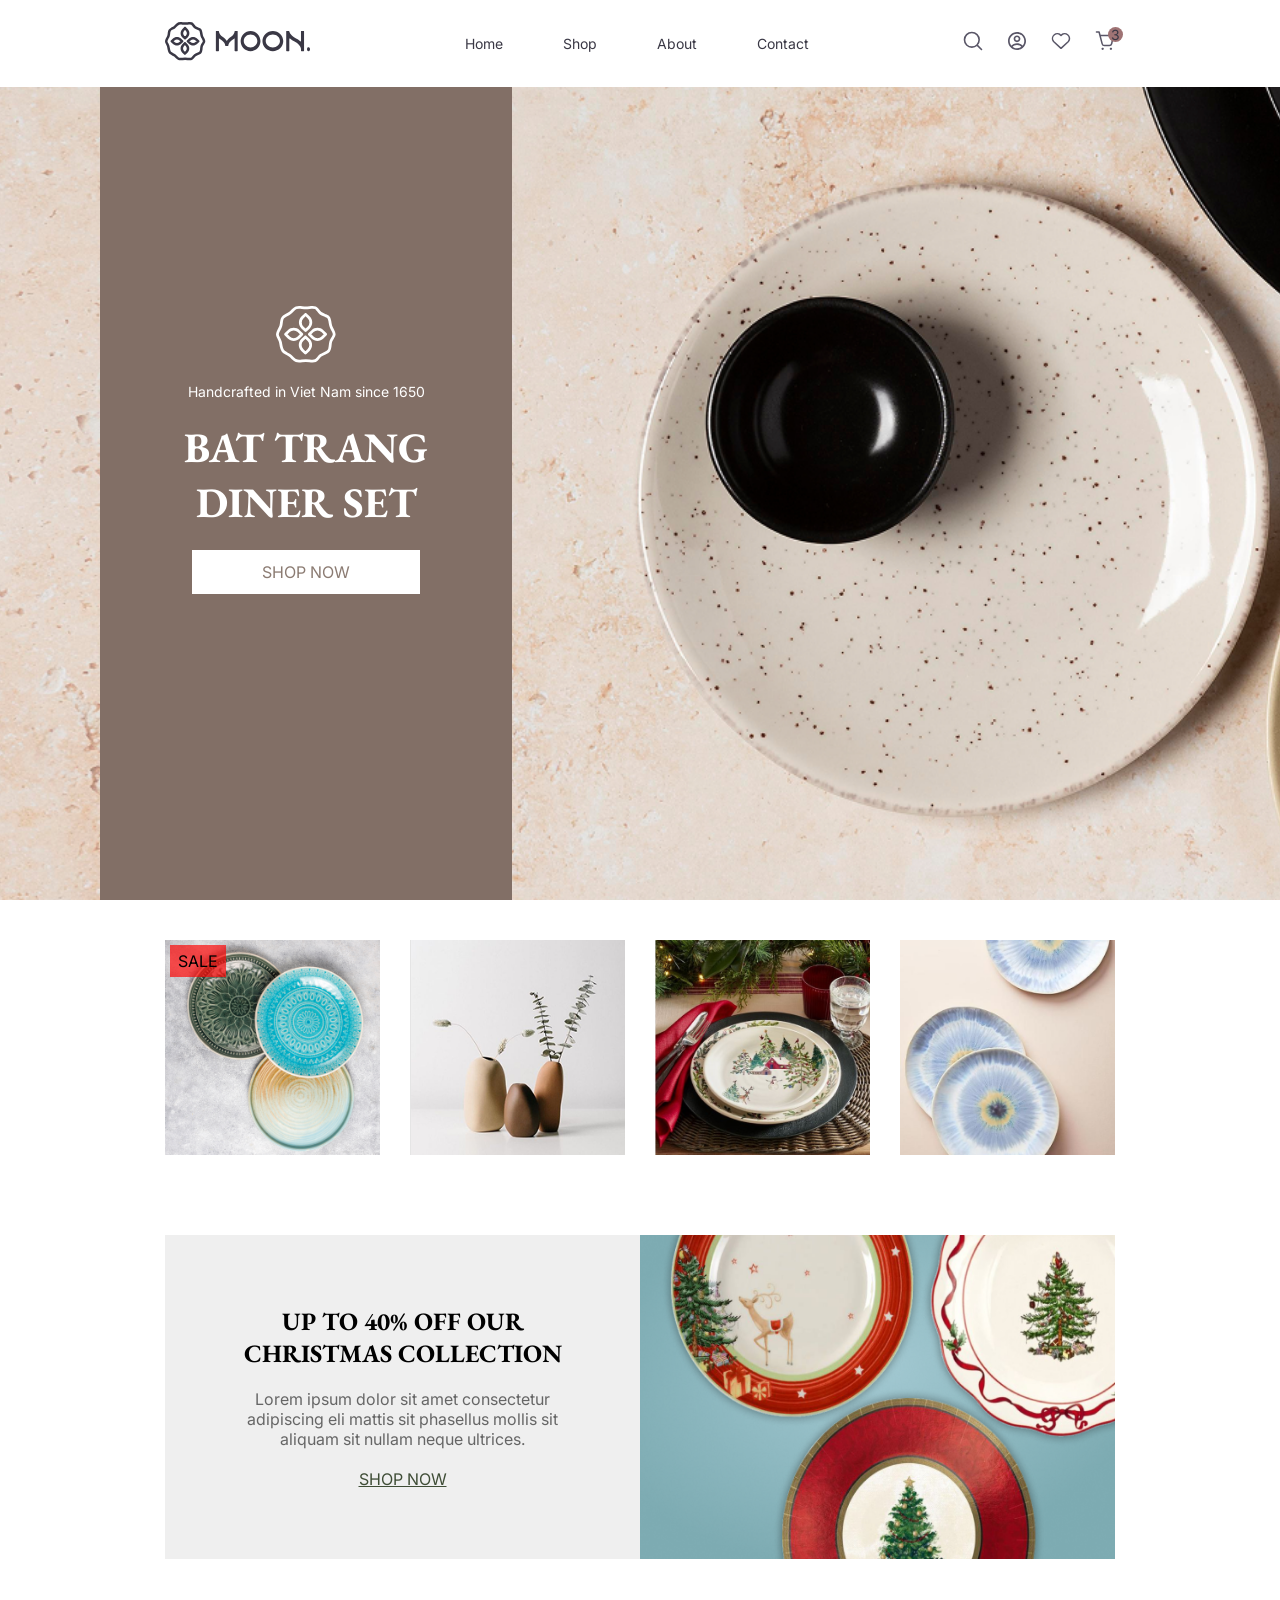
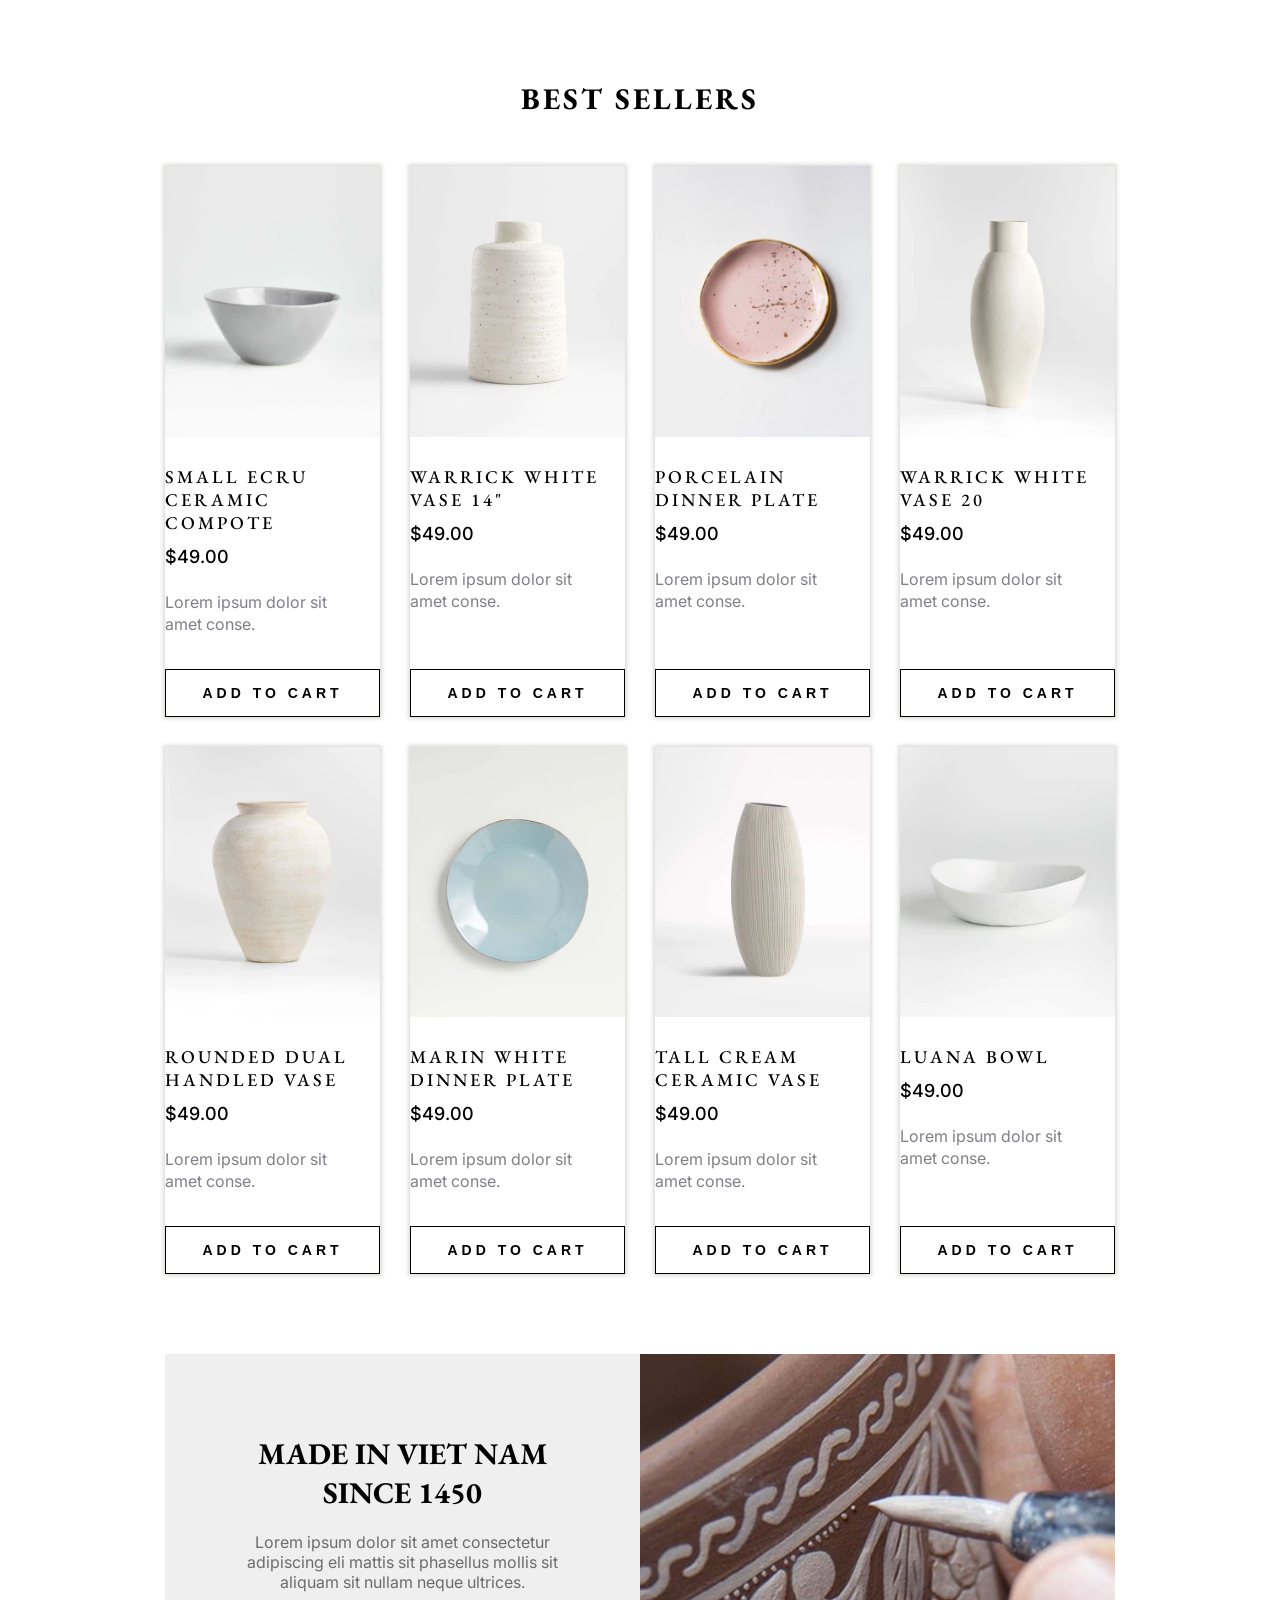
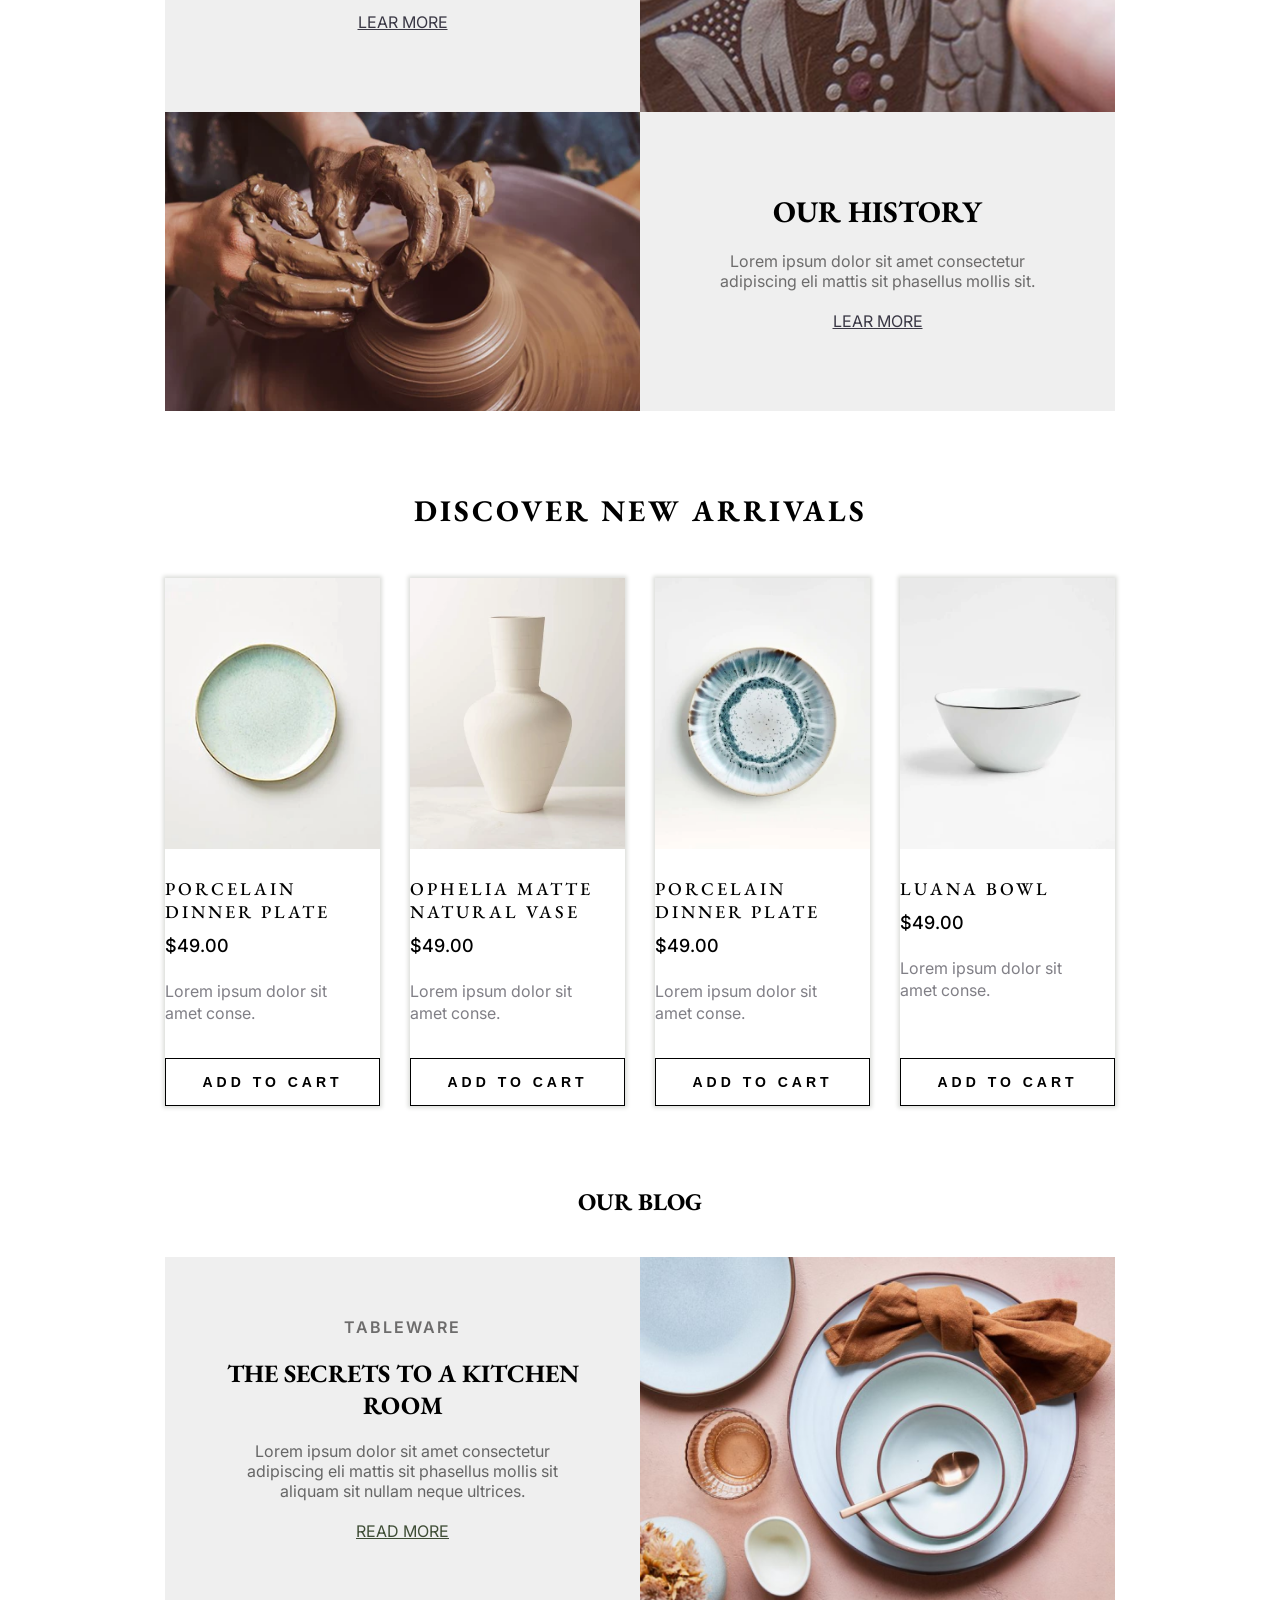
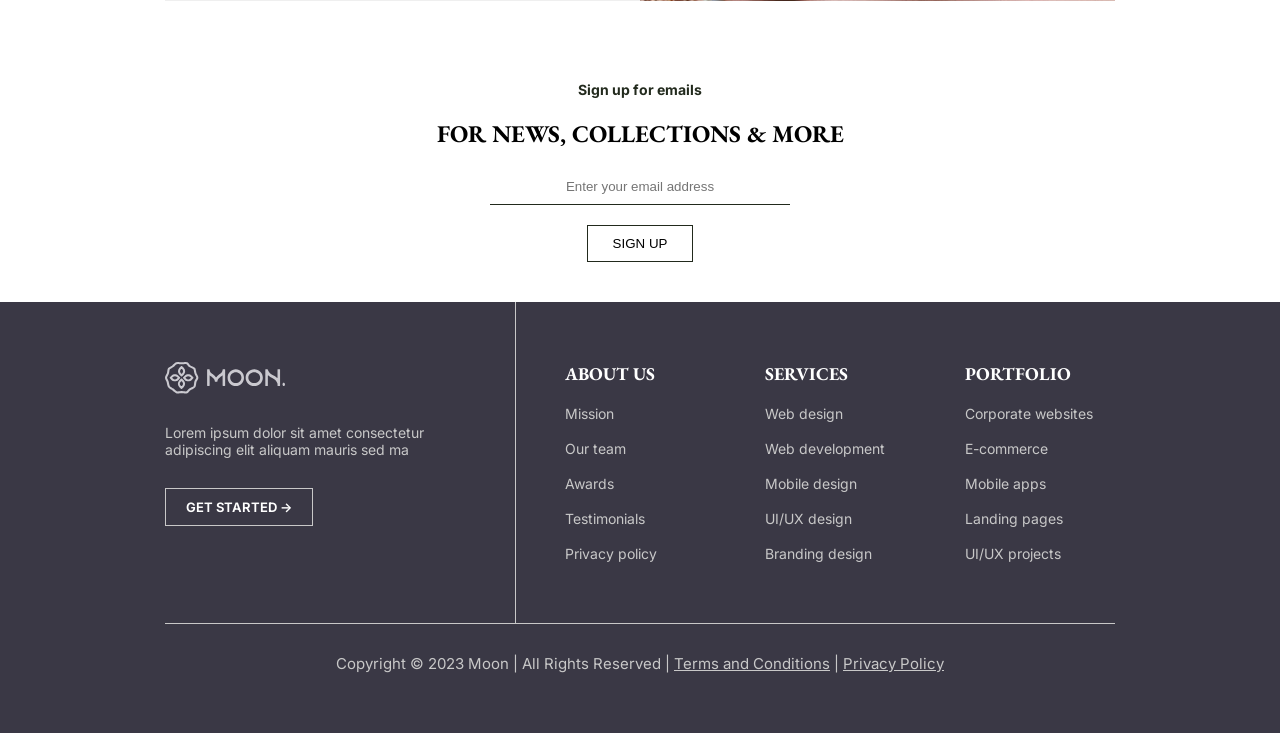
==== commit 86d22b83: "Contact page (header section)" ====
--- a/index.html
+++ b/index.html
@@ -10,7 +10,7 @@
     <link
         href="https://fonts.googleapis.com/css2?family=EB+Garamond:ital,wght@0,400..800;1,400..800&family=Inter:ital,opsz,wght@0,14..32,100..900;1,14..32,100..900&display=swap"
         rel="stylesheet">
-    <link rel="stylesheet" href="./assest/main.css" />
+    <link rel="stylesheet" href="./assest/css/main.css" />
 </head>
 
 <body>
@@ -34,11 +34,11 @@
                         </li>
 
                         <li>
-                            <a href="#">About</a>
-                        </li>
-
-                        <li>
-                            <a href="#">Contact</a>
+                            <a href="about.html">About</a>
+                        </li>
+
+                        <li>
+                            <a href="contact.html">Contact</a>
                         </li>
                     </ul>
                 </nav>
--- a/assest/css/main.css
+++ b/assest/css/main.css
@@ -0,0 +1,1070 @@
+* {
+    margin: 0;
+    padding: 0;
+    box-sizing: border-box;
+}
+
+html {
+    --primaryColor: #3A3845;
+    --prinaryFont: Inter;
+}
+
+h1,
+h2,
+h3,
+h4,
+h5,
+h6 {
+    font-family: "EB Garamond", serif;
+}
+
+body {
+    font-family: var(--prinaryFont);
+}
+
+.container {
+    margin: 0 auto;
+    width: calc(100% - 330px);
+}
+
+.row {
+    display: flex;
+    justify-content: space-between;
+    align-items: center;
+    flex-wrap: wrap;
+}
+
+.header {
+    padding: 21.84px 0;
+    position: fixed;
+    width: 100%;
+    background-color: white;
+    z-index: 9;
+}
+
+.header a {
+    text-decoration: none;
+    font-family: var(--prinaryFont);
+    font-size: 14px;
+    color: var(--primaryColor);
+    transition: 0.7s;
+}
+
+.icons .Shopping_item a {
+    position: relative;
+}
+
+.icons .Shopping_item a::after {
+    content: '3';
+    position: absolute;
+    top: -10px;
+    right: -8px;
+    background-color: #9f7374;
+    width: 15px;
+    height: 15px;
+    display: flex;
+    align-items: center;
+    justify-content: center;
+    border-radius: 50%;
+}
+
+.header a:hover {
+    color: #3f4d36;
+}
+
+.menu {
+    display: none;
+}
+
+.list ul {
+    display: flex;
+    gap: 60px;
+    list-style-type: none;
+}
+
+.list a {
+    position: relative;
+}
+
+.list a::after {
+    content: "";
+    position: absolute;
+    left: 0;
+    bottom: -6px;
+    width: 0;
+    height: 1px;
+    background-color: #3f4d36;
+    transition: 0.5s;
+}
+
+.list a:hover::after {
+    width: 100%;
+}
+
+.icons ul {
+    display: flex;
+    gap: 24px;
+    list-style-type: none;
+}
+
+.icons a {
+    cursor: pointer;
+}
+
+.Shopping-cart {
+    display: none;
+}
+
+@media screen and (min-width:0) and (max-width:770px) {
+    .container {
+        width: calc(100% - 20%);
+    }
+
+    .list {
+        display: none;
+    }
+
+    .icons {
+        display: none;
+    }
+
+    .menu {
+        display: flex;
+    }
+
+    .Shopping-cart {
+        display: flex;
+    }
+
+    .Shopping-cart a {
+        position: relative;
+    }
+
+    .Shopping-cart a::after {
+        content: '3';
+        position: absolute;
+        top: -10px;
+        right: -8px;
+        background-color: #9f7374;
+        width: 15px;
+        height: 15px;
+        display: flex;
+        align-items: center;
+        justify-content: center;
+        border-radius: 50%;
+    }
+}
+
+@media screen and (min-width:771px) and (max-width:1100px) {
+    .container {
+        width: calc(100% - 20%);
+    }
+
+    .list ul {
+        gap: 30px;
+    }
+
+    .icons ul {
+        gap: 15px;
+    }
+}
+
+.hero {
+    background-image: url(../img/heroImg.png);
+    background-size: cover;
+    background-position: center;
+    min-height: 100vh;
+    background-attachment: fixed;
+    display: grid;
+    grid-template-columns: 0.8fr 1.2fr;
+    align-items: stretch;
+}
+
+.hero-content {
+    background-color: #826F66;
+    display: flex;
+    flex-direction: column;
+    align-items: center;
+    justify-content: center;
+    gap: 20px;
+    text-align: center;
+    padding: 200px 50px;
+    margin-left: 100px;
+}
+
+.hero-content img {
+    width: 60px;
+}
+
+.hero-content p {
+    color: white;
+    font-size: 14px;
+}
+
+.hero-content h1 {
+    color: white;
+    font-size: 42px;
+}
+
+.hero-content a {
+    background-color: white;
+    padding: 12px 70px;
+    text-decoration: none;
+    color: #8b7b72;
+    transition: 0.5s;
+}
+
+.hero-content a:hover {
+    transform: translateY(-4px);
+}
+
+@media screen and (min-width:0) and (max-width:710px) {
+
+    .hero {
+        background-image: none;
+        grid-template-columns: 1fr;
+        grid-template-rows: 320px auto;
+        background-attachment: scroll;
+    }
+
+    .hero::before {
+        content: "";
+        display: block;
+        width: 100%;
+        height: 320px;
+        background-image: url(../img/heroMobile.png);
+        background-size: cover;
+        background-position: center;
+        grid-row: 1 / 2;
+    }
+
+    .hero-content {
+        grid-row: 2 / 3;
+        margin-left: 0;
+        padding: 100px 40px;
+    }
+
+    .hero-content h1 {
+        font-size: 30px;
+    }
+
+    .hero-content a {
+        padding: 12px 30px;
+    }
+}
+
+
+@media screen and (min-width:711px) and (max-width:1100px) {
+
+    .hero-content {
+        margin-left: 60px;
+        padding: 160px 35px;
+        gap: 18px;
+
+    }
+
+    .hero-content h1 {
+        font-size: 34px;
+    }
+
+    .hero-content a {
+        padding: 12px 45px;
+    }
+
+}
+
+
+.collection_section {
+    padding-top: 40px;
+    padding-bottom: 40px;
+}
+
+.collection_section .row {
+    display: grid;
+    grid-template-columns: repeat(auto-fit, minmax(200px, 1fr));
+    gap: 30px;
+}
+
+.collection {
+    text-align: center;
+    position: relative;
+    cursor: pointer;
+    overflow: hidden;
+}
+
+.collection img {
+    display: block;
+    transition: 0.6s;
+}
+
+.collection:hover img {
+    transform: scale(1.05);
+}
+
+.badge_sale {
+    position: absolute;
+    top: 5px;
+    left: 5px;
+    background-color: rgba(255, 0, 0, 0.669);
+    padding: 6px 8px;
+    z-index: 1;
+    transition: 0.4s;
+}
+
+.collection:hover .badge_sale {
+    transform: scale(1.2);
+}
+
+.collection_details {
+    position: absolute;
+    inset: 0;
+    background-color: #896c5c96;
+    display: flex;
+    flex-direction: column;
+    align-items: center;
+    justify-content: center;
+    opacity: 0;
+    gap: 10px;
+    transition: 0.6s;
+    transform: translateY(20px);
+}
+
+.collection:hover .collection_details {
+    opacity: 1;
+    transform: translateY(0);
+}
+
+.collection h2 {
+    color: black;
+    text-transform: uppercase;
+}
+
+.collection_details a {
+    text-decoration: none;
+    font-size: 20px;
+    color: black;
+    text-transform: capitalize;
+}
+
+.offer .row {
+    display: grid;
+    grid-template-columns: repeat(2, 1fr);
+    align-items: stretch;
+    margin: 40px 0;
+}
+
+.offer-content {
+    background-color: #efefef;
+    display: flex;
+    flex-direction: column;
+    align-items: center;
+    justify-content: center;
+    text-align: center;
+    padding: 70px 60px;
+    gap: 20px;
+}
+
+.offer-content h2 {
+    font-size: 25px;
+}
+
+.offer-content p {
+    color: #666;
+    max-width: 400px;
+}
+
+.offer-content a {
+    color: #3f4d36;
+}
+
+.offer-img img {
+    width: 100%;
+    height: 100%;
+    transition: 0.6s;
+}
+
+.offer-img:hover img {
+    transform: scale(1.04);
+}
+
+@media screen and (min-width:0) and (max-width:700px) {
+    .offer .row {
+        grid-template-columns: 1fr;
+    }
+}
+
+@media screen and (min-width:701px) and (max-width:1200px) {
+
+    .offer-content {
+        padding: 40px 25px;
+        gap: 14px;
+    }
+
+    .offer-content h2 {
+        font-size: 20px;
+    }
+
+    .offer-content p {
+        font-size: 12px;
+    }
+
+    .offer-content a {
+        font-size: 14px;
+    }
+
+}
+
+.bestSellers {
+    text-align: center;
+    padding: 80px 0;
+}
+
+.bestSellers .row {
+    display: grid;
+    grid-template-columns: repeat(auto-fit, minmax(200px, 1fr));
+    gap: 30px;
+}
+
+.bestSellers .item {
+    text-align: left;
+    box-shadow: 0px 0px 4px 2px rgb(220, 221, 218);
+    display: flex;
+    flex-direction: column;
+    height: 100%;
+    transition: 0.4s;
+}
+
+.bestSellers .item:hover {
+    transform: translateY(-8px);
+}
+
+
+.bestSellers h2 {
+    font-size: 30px;
+    font-weight: 700;
+    text-transform: uppercase;
+    letter-spacing: 3px;
+    margin-bottom: 48px;
+}
+
+.bestSellers .item-content {
+    margin-top: 24px;
+    display: flex;
+    flex-direction: column;
+    flex: 1;
+}
+
+.bestSellers .row {
+    align-items: stretch;
+}
+
+.bestSellers h3 {
+    font-size: 18px;
+    font-weight: 500;
+    text-transform: uppercase;
+    letter-spacing: 3px;
+    margin-bottom: 12px;
+}
+
+.bestSellers .price {
+    font-size: 18px;
+    font-weight: 500;
+    text-transform: uppercase;
+    letter-spacing: 0;
+}
+
+.bestSellers .description {
+    color: #807F86;
+    width: 80%;
+    line-height: 22px;
+    margin-top: 24px;
+    margin-bottom: 34px;
+}
+
+.bestSellers .add-to-cart {
+    padding: 15px 30px;
+    background-color: #fff;
+    border: 1px solid #000;
+    text-transform: uppercase;
+    letter-spacing: 4px;
+    font-size: 14px;
+    font-weight: 600;
+    width: 100%;
+    cursor: pointer;
+    transition: background-color 1s, color 1s;
+    margin-top: auto;
+}
+
+.item:hover .add-to-cart {
+    background-color: #e9c9ca;
+    color: #5c2425;
+}
+
+.history .row {
+    display: grid;
+    grid-template-columns: repeat(2, 1fr);
+    align-items: stretch;
+}
+
+.history-content {
+    display: flex;
+    flex-direction: column;
+    justify-content: center;
+    align-items: center;
+    text-align: center;
+    gap: 20px;
+    padding: 80px 40px;
+    background-color: #efefef;
+}
+
+.history-content h2 {
+    max-width: 300px;
+    font-size: 30px;
+}
+
+.history-content p {
+    color: #6d6c6c;
+    max-width: 350px;
+}
+
+.history-content a {
+    color: var(--primaryColor);
+}
+
+.history-img img {
+    width: 100%;
+    height: 100%;
+    object-fit: cover;
+    display: block;
+    transition: 0.6s;
+}
+
+.history-img:hover img {
+    transform: scale(1.04);
+}
+
+@media screen and (min-width:0) and (max-width:700px) {
+
+    .history .row {
+        grid-template-columns: 1fr;
+    }
+
+    .history-content:first-child {
+        grid-row: 1;
+    }
+
+    .history-img:first-of-type {
+        grid-row: 2;
+    }
+
+    .history-content:last-child {
+        grid-row: 3;
+    }
+
+    .history-img:last-of-type {
+        grid-row: 4;
+    }
+
+    .history-content {
+        padding: 60px 25px;
+        gap: 16px;
+    }
+
+    .history-content h2 {
+        max-width: 250px;
+        font-size: 23px;
+    }
+
+    .history-content p {
+        max-width: 280px;
+        font-size: 14px;
+    }
+
+}
+
+@media screen and (min-width:701px) and (max-width:1100px) {
+
+    .history-content {
+        padding: 50px 25px;
+        gap: 16px;
+    }
+
+    .history-content h2 {
+        max-width: 260px;
+        font-size: 25px;
+    }
+
+    .history-content p {
+        max-width: 290px;
+        font-size: 15px;
+    }
+
+}
+
+.discover {
+    text-align: center;
+    padding: 80px 0;
+}
+
+.discover .row {
+    display: grid;
+    grid-template-columns: repeat(auto-fit, minmax(200px, 1fr));
+    gap: 30px;
+}
+
+.discover .discover_item {
+    text-align: left;
+    box-shadow: 0px 0px 4px 2px rgb(220, 221, 218);
+    display: flex;
+    flex-direction: column;
+    height: 100%;
+    transition: 0.4s;
+}
+
+.discover .discover_item:hover {
+    transform: translateY(-8px);
+}
+
+.discover .discover-content {
+    display: flex;
+    flex-direction: column;
+    flex: 1;
+}
+
+.discover h2 {
+    font-size: 30px;
+    font-weight: 700;
+    text-transform: uppercase;
+    letter-spacing: 3px;
+    margin-bottom: 48px;
+}
+
+.discover .item-content {
+    margin-top: 24px;
+}
+
+.discover h3 {
+    font-size: 18px;
+    font-weight: 500;
+    text-transform: uppercase;
+    letter-spacing: 3px;
+    margin-bottom: 12px;
+    margin-top: 24px;
+}
+
+.discover .price {
+    font-size: 18px;
+    font-weight: 500;
+    text-transform: uppercase;
+    letter-spacing: 0;
+}
+
+.discover .description {
+    color: #807F86;
+    width: 80%;
+    line-height: 22px;
+    margin-top: 24px;
+    margin-bottom: 34px;
+}
+
+.discover .add-to-cart {
+    padding: 15px 30px;
+    background-color: #fff;
+    border: 1px solid #000;
+    text-transform: uppercase;
+    letter-spacing: 4px;
+    font-size: 14px;
+    font-weight: 600;
+    width: 100%;
+    cursor: pointer;
+    transition: background-color 0.6s, color 0.6s;
+    margin-top: auto;
+}
+
+.discover_item:hover .add-to-cart {
+    background-color: #e9c9ca;
+    color: #5c2425;
+}
+
+
+.blog {
+    text-align: center;
+}
+
+.blog .row {
+    display: grid;
+    grid-template-columns: 1fr 1fr;
+    align-items: stretch;
+    margin: 40px 0;
+}
+
+.blog-content {
+    background-color: #efefef;
+    display: flex;
+    flex-direction: column;
+    align-items: center;
+    justify-content: center;
+    text-align: center;
+    padding: 60px;
+    gap: 20px;
+}
+
+.blog-content span {
+    color: #6d6c6c;
+    font-weight: 600;
+    letter-spacing: 2px;
+}
+
+.blog-content h3 {
+    font-size: 25px;
+}
+
+.blog-content p {
+    color: #666;
+    max-width: 400px;
+}
+
+.blog-content a {
+    color: #3f4d36;
+}
+
+.blog-img img {
+    width: 100%;
+    height: 100%;
+    transition: 0.6s;
+}
+
+.blog-img:hover img {
+    transform: scale(1.05);
+}
+
+@media screen and (min-width:0) and (max-width:700px) {
+
+    .blog .row {
+        grid-template-columns: 1fr;
+    }
+
+    .blog-content {
+        padding: 50px 25px;
+        gap: 16px;
+    }
+
+    .blog-content h3 {
+        max-width: 300px;
+        font-size: 28px;
+    }
+
+    .blog-content p {
+        max-width: 280px;
+        font-size: 14px;
+    }
+
+}
+
+@media screen and (min-width:701px) and (max-width:1100px) {
+
+    .blog-content {
+        padding: 40px 25px;
+        gap: 14px;
+    }
+
+    .blog-content h3 {
+        max-width: 260px;
+        font-size: 22px;
+    }
+
+    .blog-content p {
+        max-width: 290px;
+        font-size: 12px;
+    }
+
+}
+
+.sign-up {
+    padding: 40px 0;
+}
+
+.sign-up .row {
+    flex-direction: column;
+    justify-content: center;
+    text-align: center;
+    gap: 20px;
+}
+
+.sign-up span {
+    color: #222a1d;
+    font-size: 14px;
+    font-weight: bold;
+}
+
+.sign-up-form {
+    display: flex;
+    flex-direction: column;
+    justify-content: center;
+    align-items: center;
+    gap: 20px;
+}
+
+.sign-up-form input {
+    text-align: center;
+    border: none;
+    border-bottom: 1px solid #222a1d;
+    padding: 10px;
+    width: 300px;
+}
+
+.sign-up-form input:focus {
+    outline: none;
+}
+
+.sign-up-form button {
+    padding: 10px 25px;
+    border: 1px solid #222a1d;
+    background-color: transparent;
+    cursor: pointer;
+    font-weight: 500;
+    transition-duration: 0.7s;
+}
+
+.sign-up-form button:hover {
+    background-color: #222a1d;
+    color: white;
+    transform: translateY(-3px);
+}
+
+@media screen and (max-width:700px) {
+
+    .sign-up h2 {
+        font-size: 22px;
+    }
+
+    .sign-up-form input {
+        width: 220px;
+    }
+
+}
+
+.footer {
+    background-color: #3a3845;
+    color: white;
+    padding: 60px 0;
+}
+
+.footer-top {
+    display: grid;
+    grid-template-columns: 320px 1fr;
+    gap: 60px;
+    position: relative;
+}
+
+.footer-top::after {
+    content: "";
+    position: absolute;
+    top: -60px;
+    bottom: -60px;
+    left: 350px;
+    width: 1px;
+    background-color: #c8c8c8;
+}
+
+.footer-info {
+    display: flex;
+    flex-direction: column;
+    gap: 30px;
+}
+
+.footer-info img {
+    width: 120px;
+}
+
+.footer-info p {
+    color: #c8c8c8;
+    font-size: 14px;
+    max-width: 300px;
+}
+
+.footer-info a {
+    border: 1px solid #c8c8c8;
+    padding: 10px 20px;
+    width: fit-content;
+    color: white;
+    font-size: 13px;
+    text-decoration: none;
+    font-weight: 650;
+    transition: 0.5s;
+}
+
+.footer-info a:hover {
+    transform: translateY(-3px);
+    background-color: white;
+    color: #3a3845;
+}
+
+.footer-links {
+    display: grid;
+    grid-template-columns: repeat(3, 1fr);
+    gap: 50px;
+    padding-left: 20px;
+}
+
+.footer-coloumns {
+    display: flex;
+    flex-direction: column;
+}
+
+.footer-coloumns h3 {
+    font-size: 18px;
+    margin-bottom: 18px;
+}
+
+.footer-coloumns ul {
+    display: flex;
+    flex-direction: column;
+    gap: 15px;
+}
+
+.footer-coloumns ul li {
+    list-style: none;
+}
+
+.footer-coloumns ul li a {
+    color: #c8c8c8;
+    font-size: 14px;
+    text-decoration: none;
+}
+
+.footer-bottom {
+    border-top: 1px solid #c8c8c8;
+    margin-top: 60px;
+    padding-top: 30px;
+    text-align: center;
+}
+
+.footer-bottom p {
+    color: #c8c8c8;
+    font-size: 15px;
+}
+
+.footer-bottom a {
+    color: #c8c8c8;
+}
+
+@media screen and (min-width:0) and (max-width:730px) {
+
+    .footer {
+        padding: 60px 0;
+    }
+
+    .footer-top {
+        grid-template-columns: 1fr;
+        gap: 35px;
+    }
+
+    .footer-top::after {
+        display: none;
+    }
+
+    .footer-info {
+        gap: 20px;
+    }
+
+    .footer-info img {
+        width: 100px;
+    }
+
+    .footer-info p {
+        font-size: 13px;
+        max-width: 250px;
+    }
+
+    .footer-info a {
+        font-size: 12px;
+        padding: 10px 16px;
+    }
+
+    .footer-links {
+        grid-template-columns: repeat(2, 1fr);
+        gap: 25px;
+        padding-left: 0;
+        border-top: 1px solid #c8c8c8;
+        padding-top: 25px;
+    }
+
+    .footer-coloumns h3 {
+        font-size: 16px;
+        margin-bottom: 12px;
+    }
+
+    .footer-coloumns ul {
+        gap: 10px;
+    }
+
+    .footer-coloumns ul li a {
+        font-size: 13px;
+    }
+
+    .footer-bottom {
+        margin-top: 35px;
+        padding-top: 20px;
+    }
+
+    .footer-bottom p {
+        font-size: 12px;
+    }
+
+}
+
+@media screen and (min-width:731px) and (max-width:1100px) {
+
+    .footer {
+        padding: 80px 0;
+    }
+
+    .footer-top {
+        grid-template-columns: 200px 1fr;
+    }
+
+    .footer-top::after {
+        left: 200px;
+        top: -80px;
+        bottom: -60px;
+    }
+
+    .footer-links {
+        padding-left: 10px;
+    }
+
+}
+
+@keyframes slideFromToLeft {
+    from {
+        transform: translateX(-100%);
+    }
+
+    to {
+        transform: translateX(0);
+    }
+}
+
+.from-left {
+    animation: slideFromToLeft 1.5s;
+}
+
+@keyframes slideFromToRight {
+    from {
+        transform: translateX(100%);
+    }
+
+    to {
+        transform: translateX(0);
+    }
+}
+
+
+.from-right {
+    animation: slideFromToRight 1.5s;
+}
+
+img {
+    width: 100%;
+}
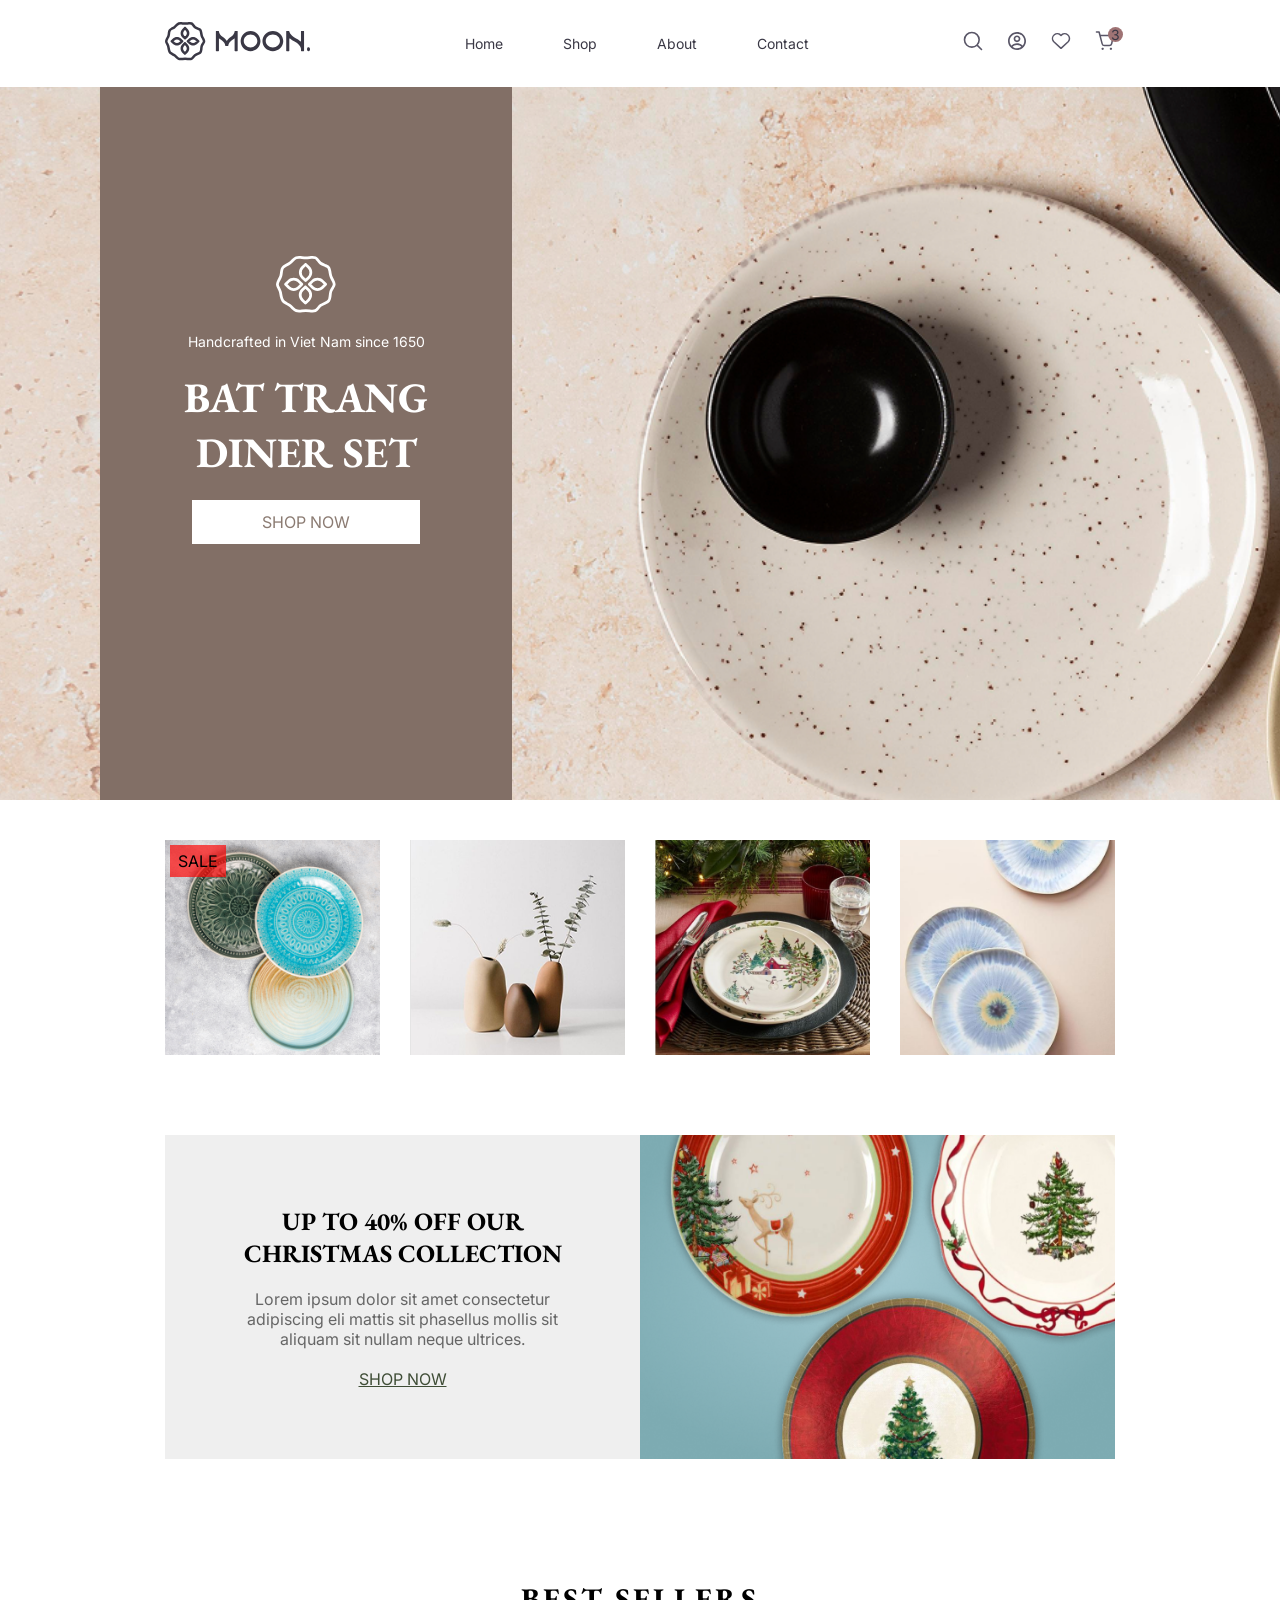
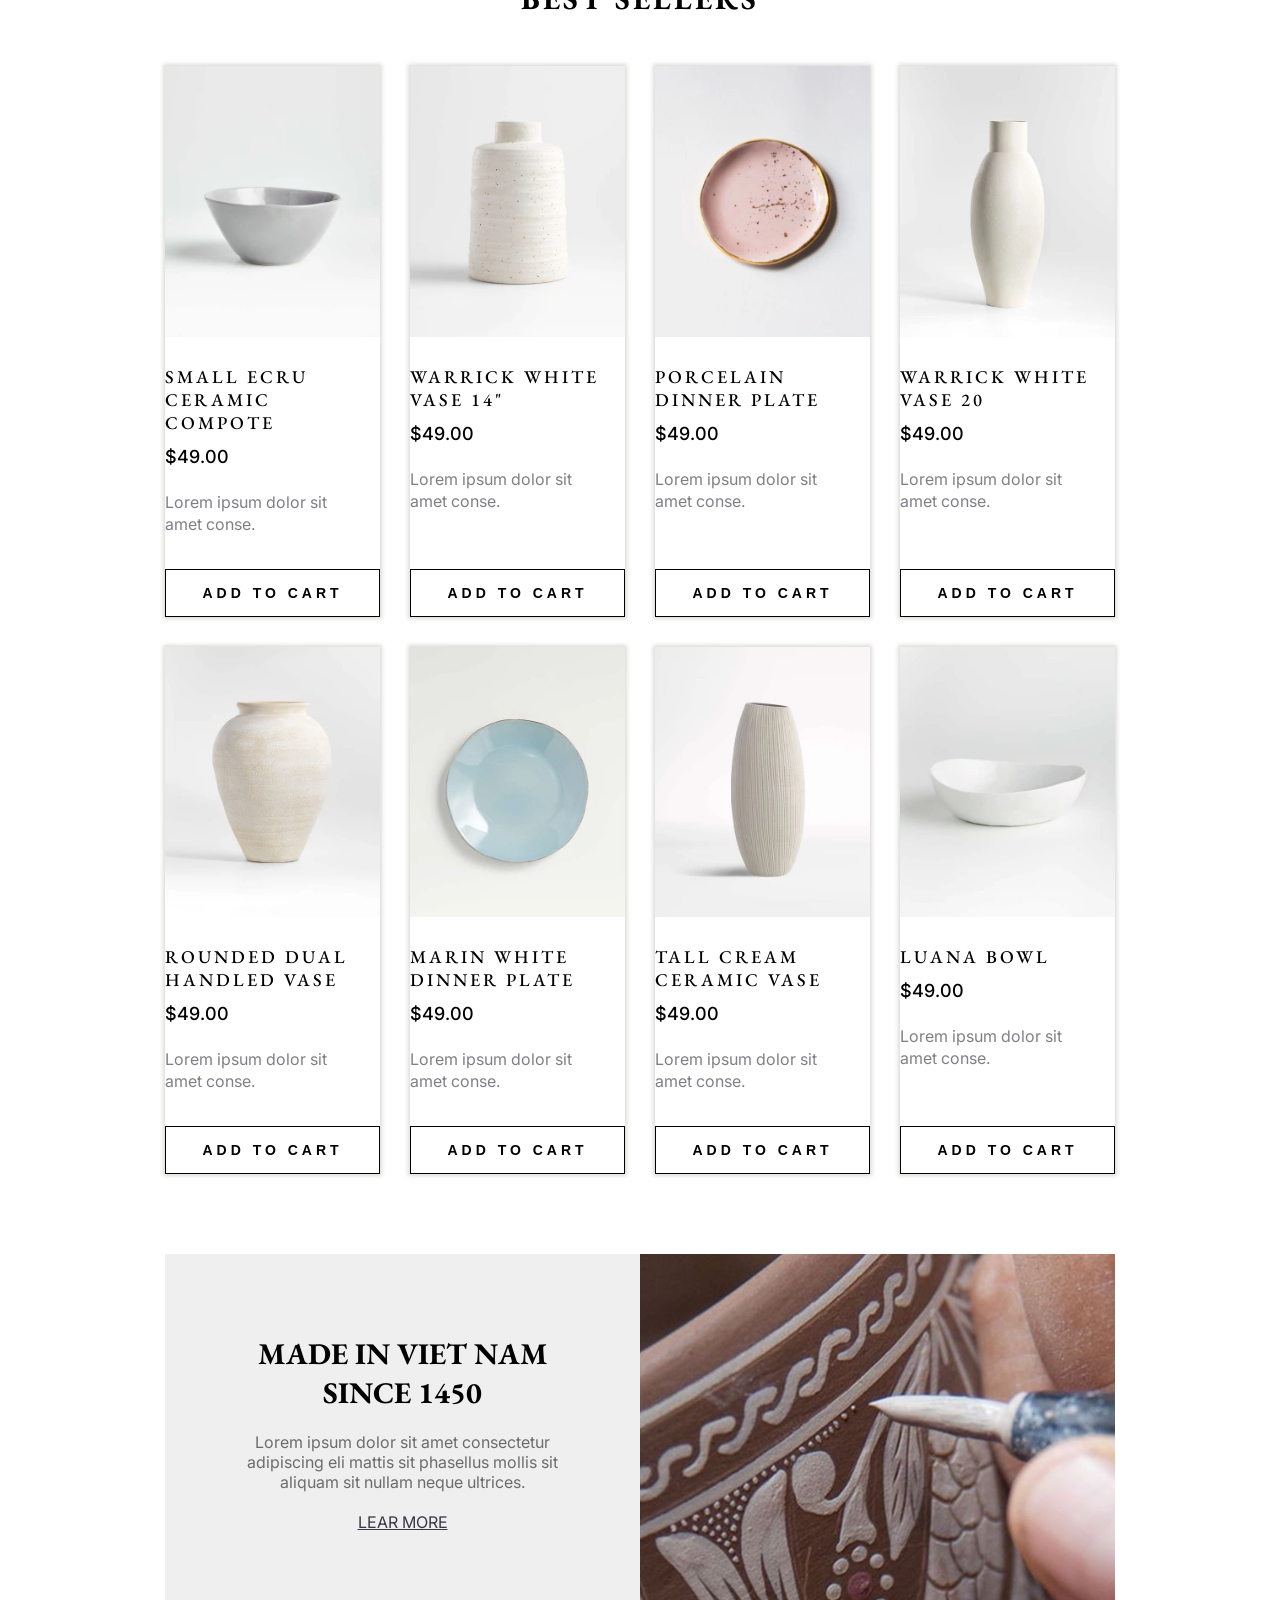
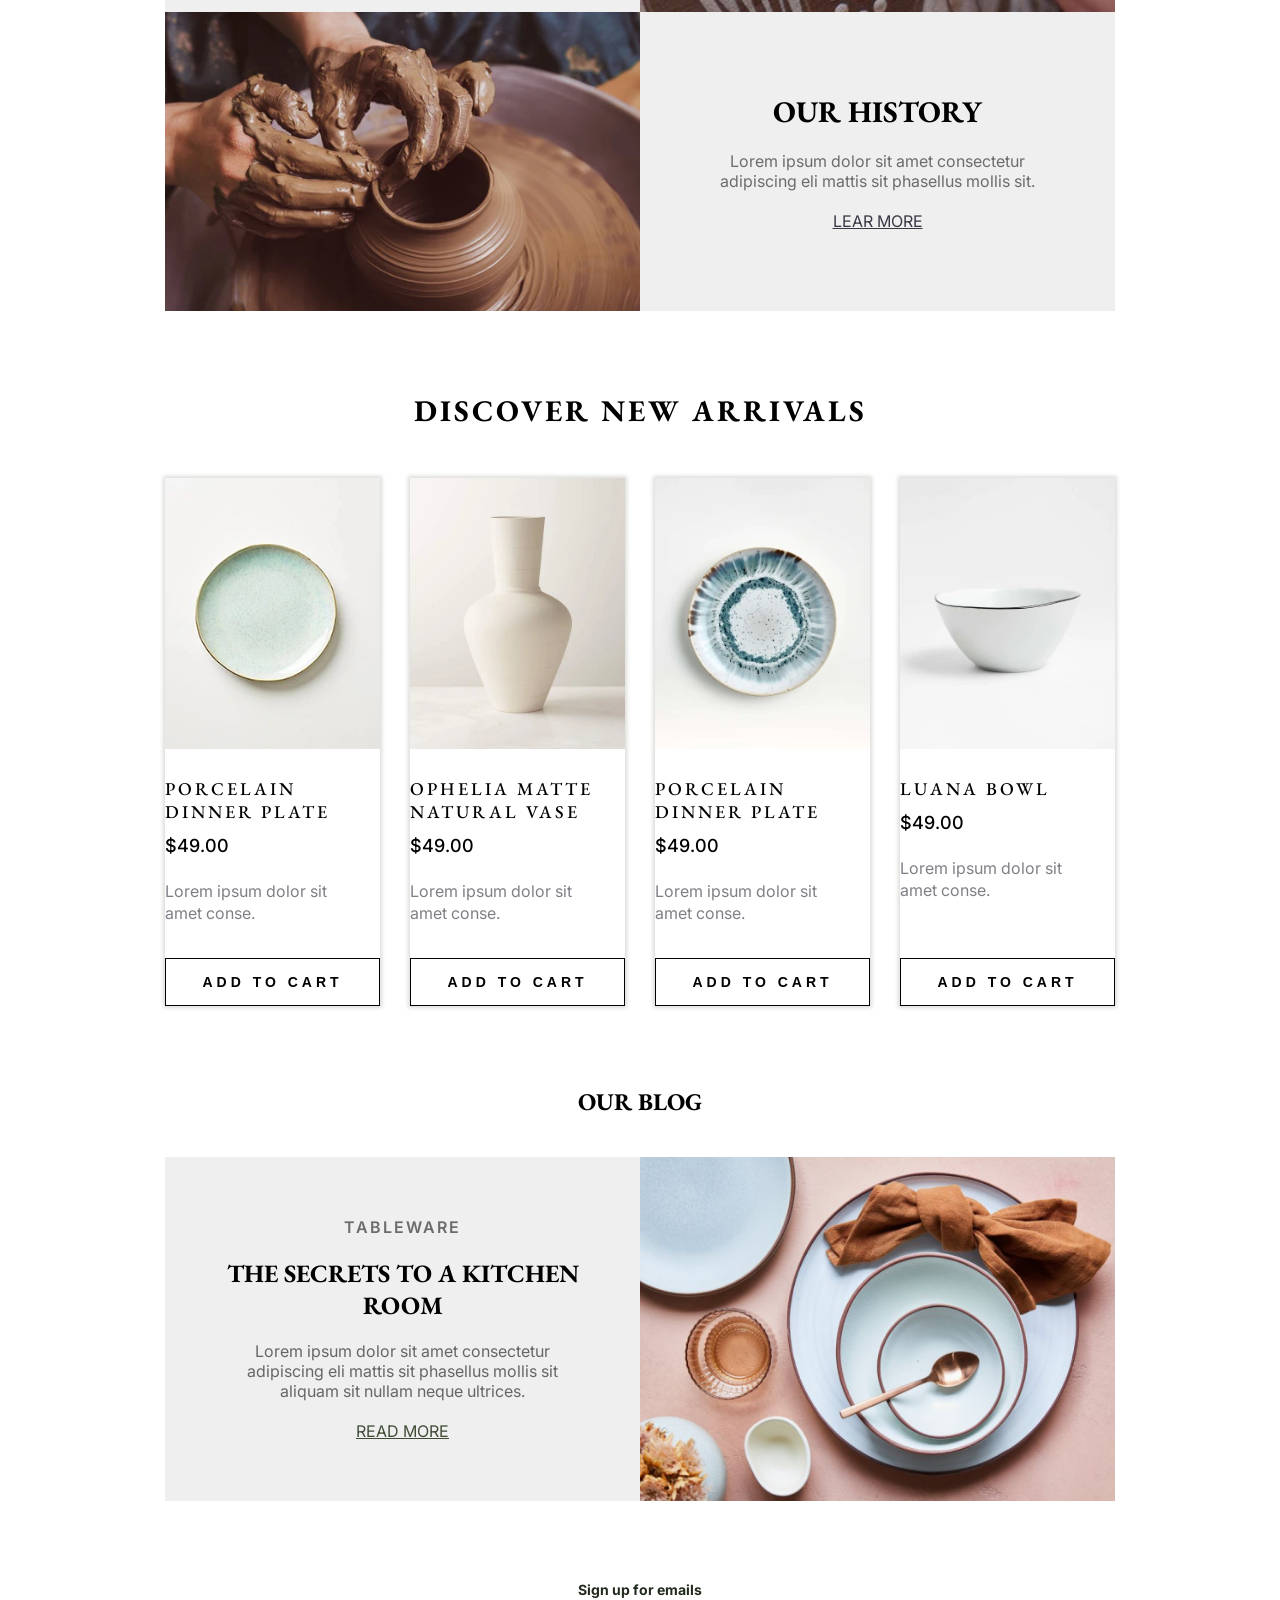
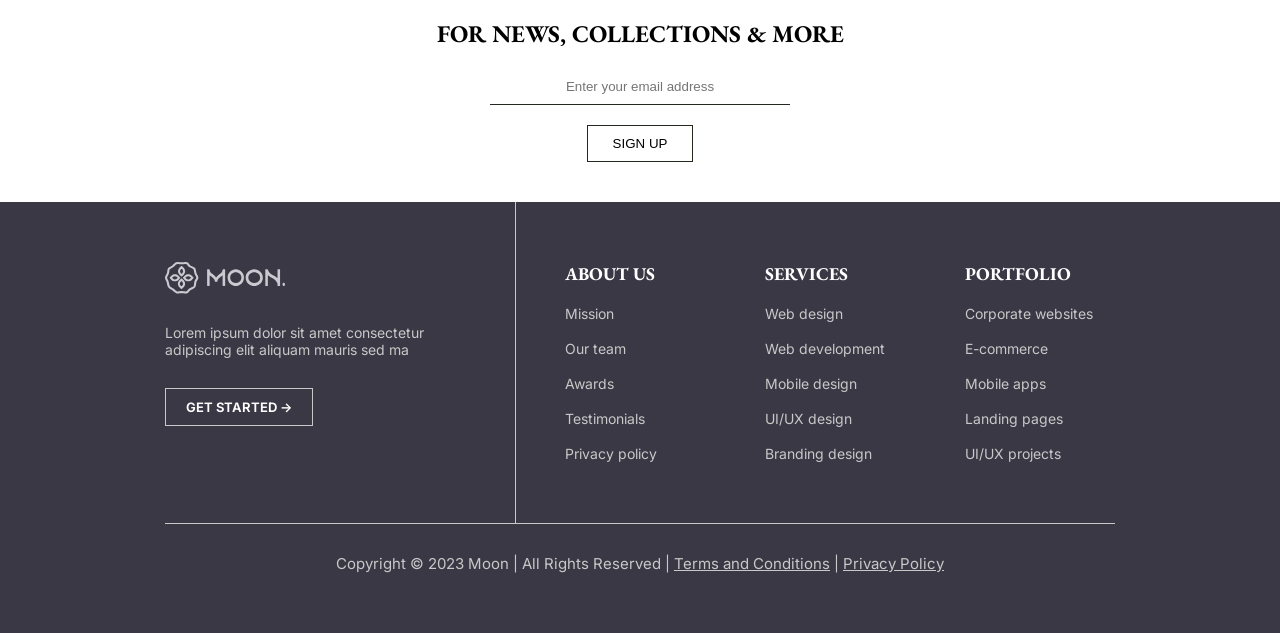
==== commit 4f56e278: "Contact page (hero section)" ====
--- a/index.html
+++ b/index.html
@@ -26,7 +26,7 @@
                 <nav class="list">
                     <ul>
                         <li>
-                            <a href="#">Home</a>
+                            <a href="index.html">Home</a>
                         </li>
 
                         <li>
--- a/assest/css/main.css
+++ b/assest/css/main.css
@@ -173,7 +173,7 @@
     background-image: url(../img/heroImg.png);
     background-size: cover;
     background-position: center;
-    min-height: 100vh;
+    min-height: calc(100vh - 100px);
     background-attachment: fixed;
     display: grid;
     grid-template-columns: 0.8fr 1.2fr;
@@ -224,7 +224,6 @@
         background-image: none;
         grid-template-columns: 1fr;
         grid-template-rows: 320px auto;
-        background-attachment: scroll;
     }
 
     .hero::before {
